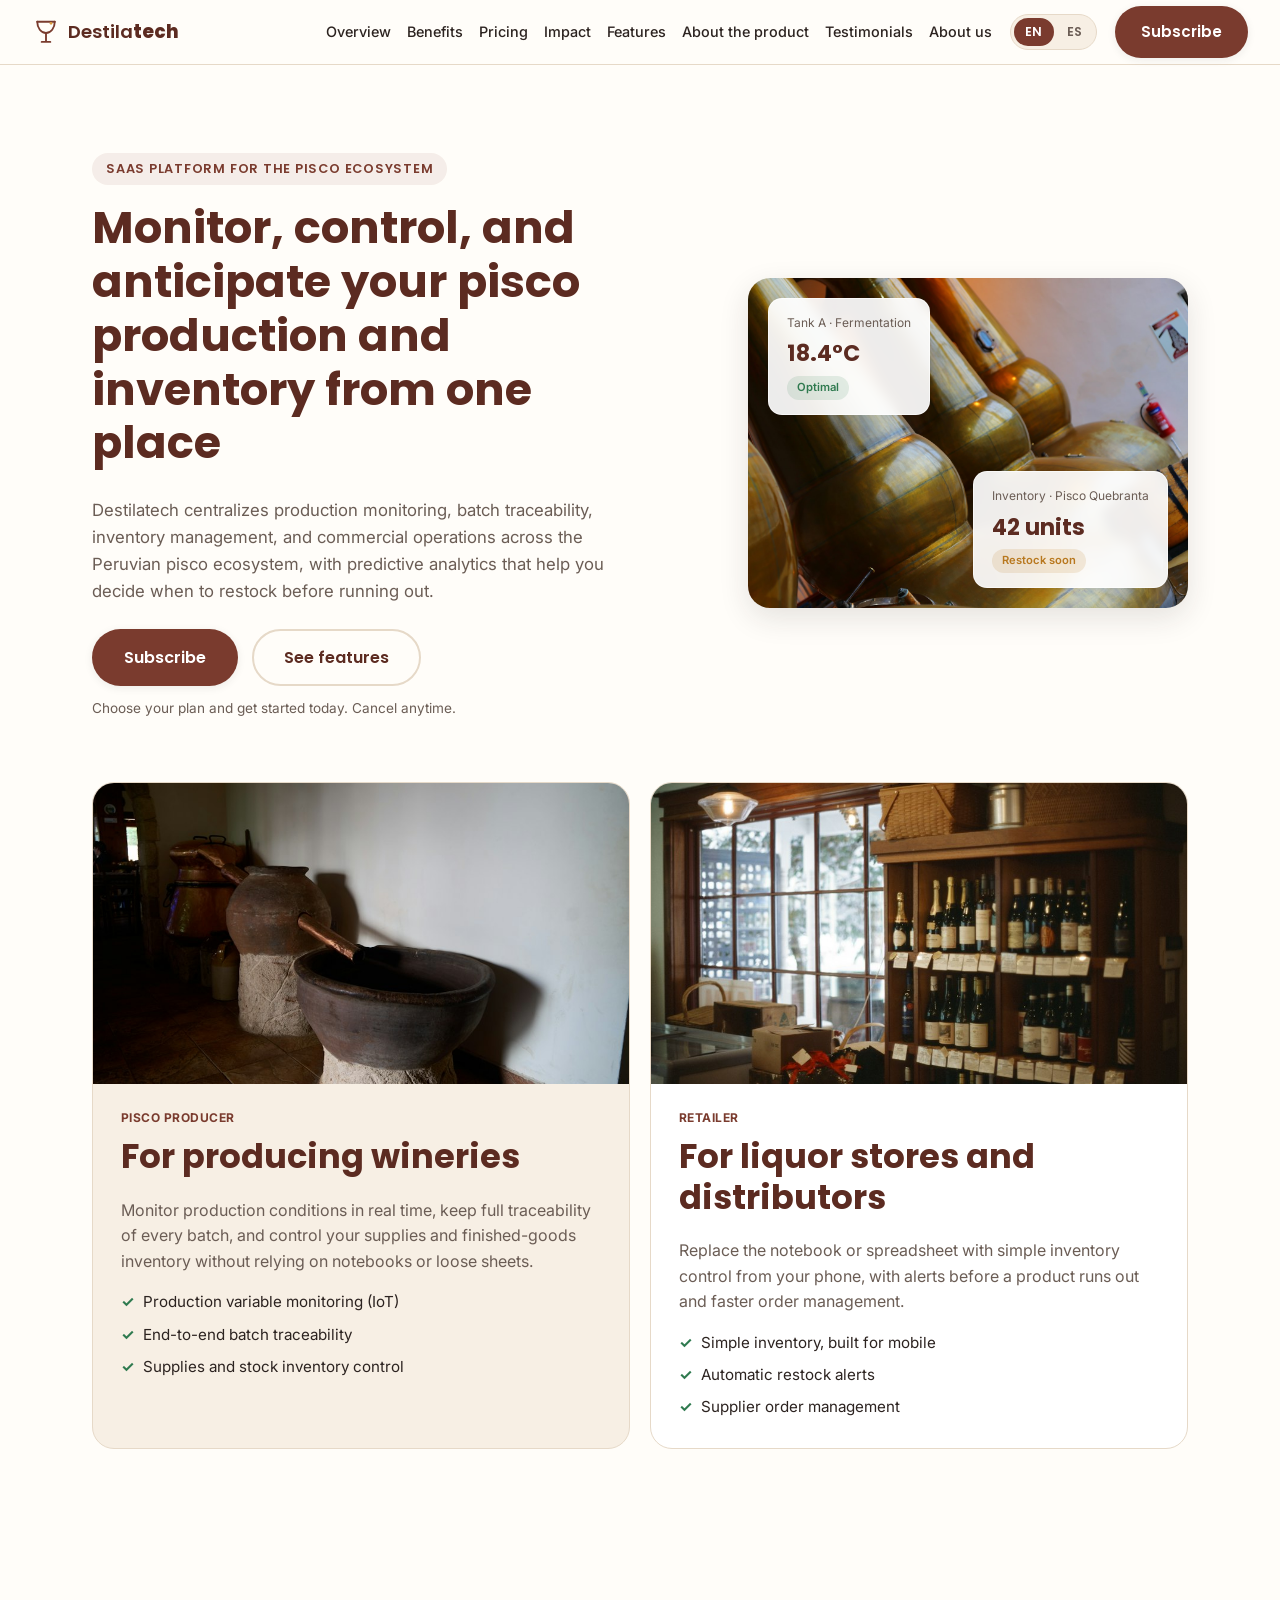
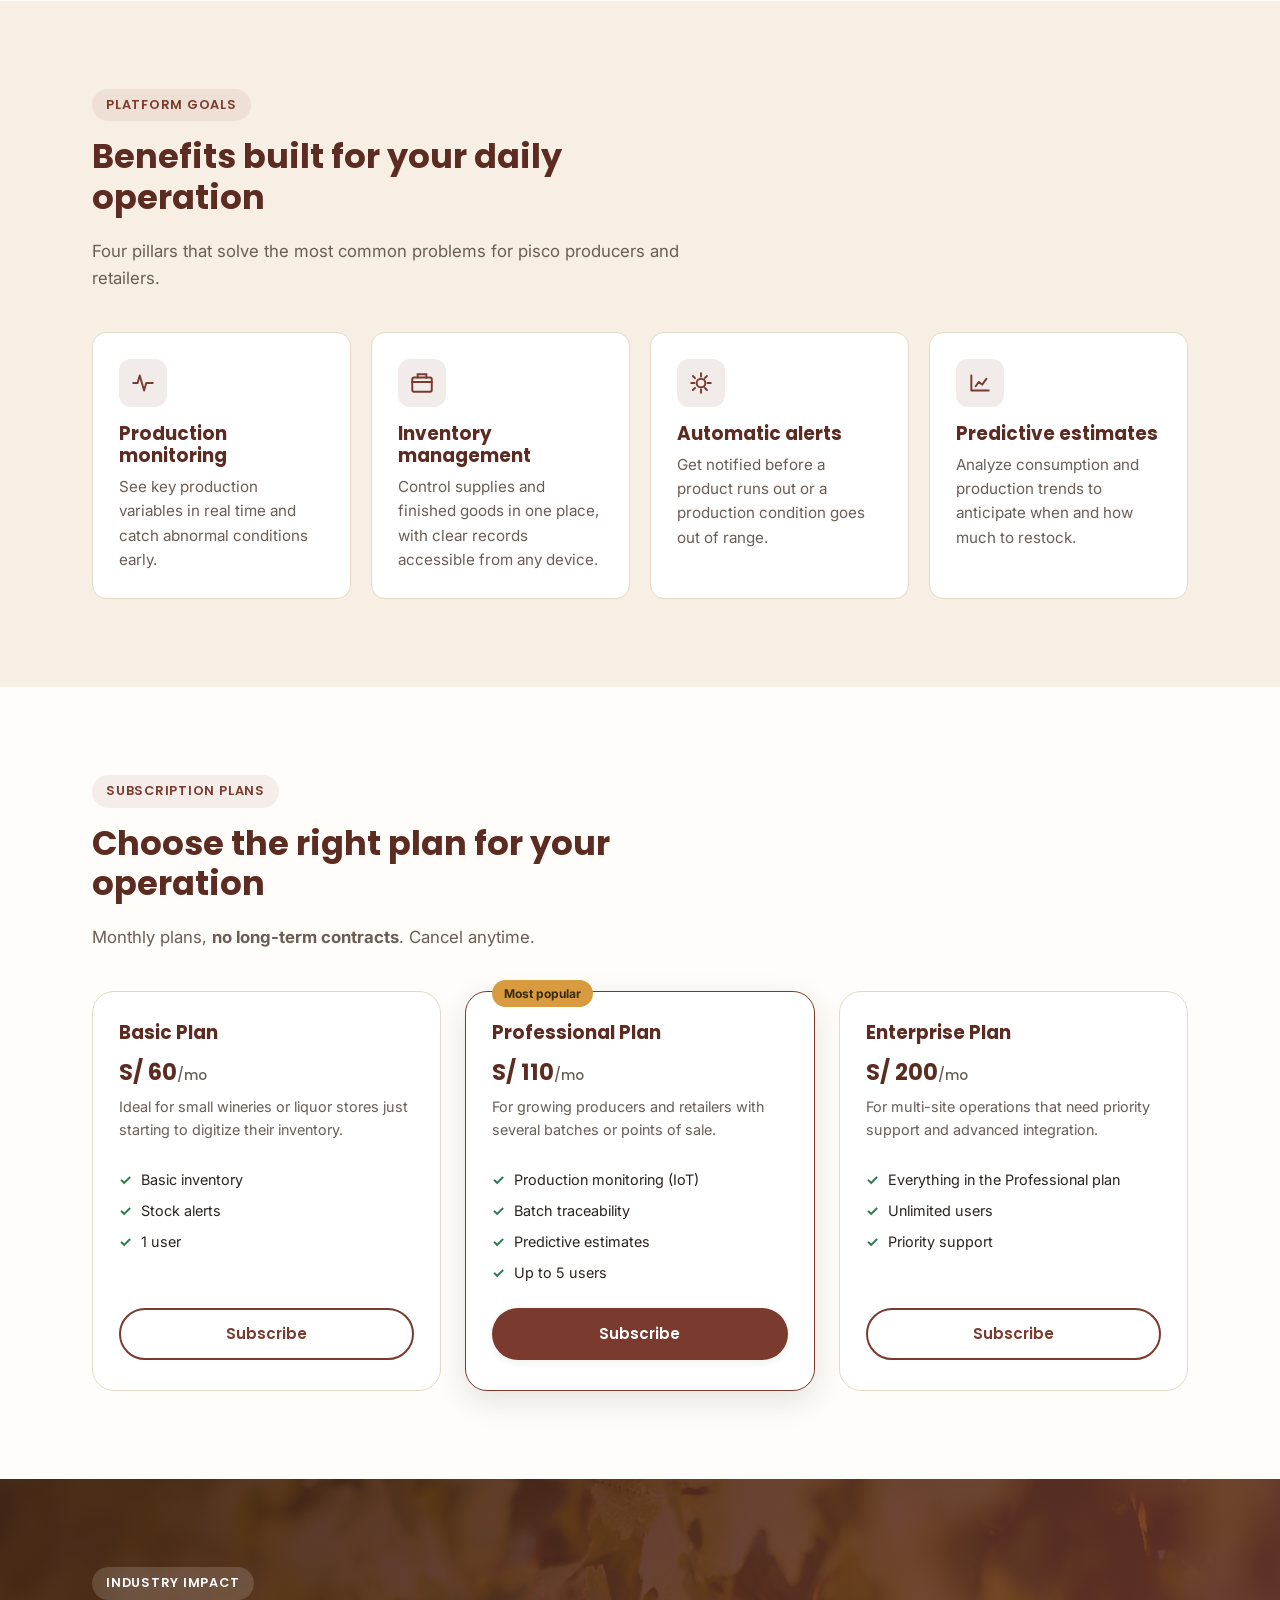
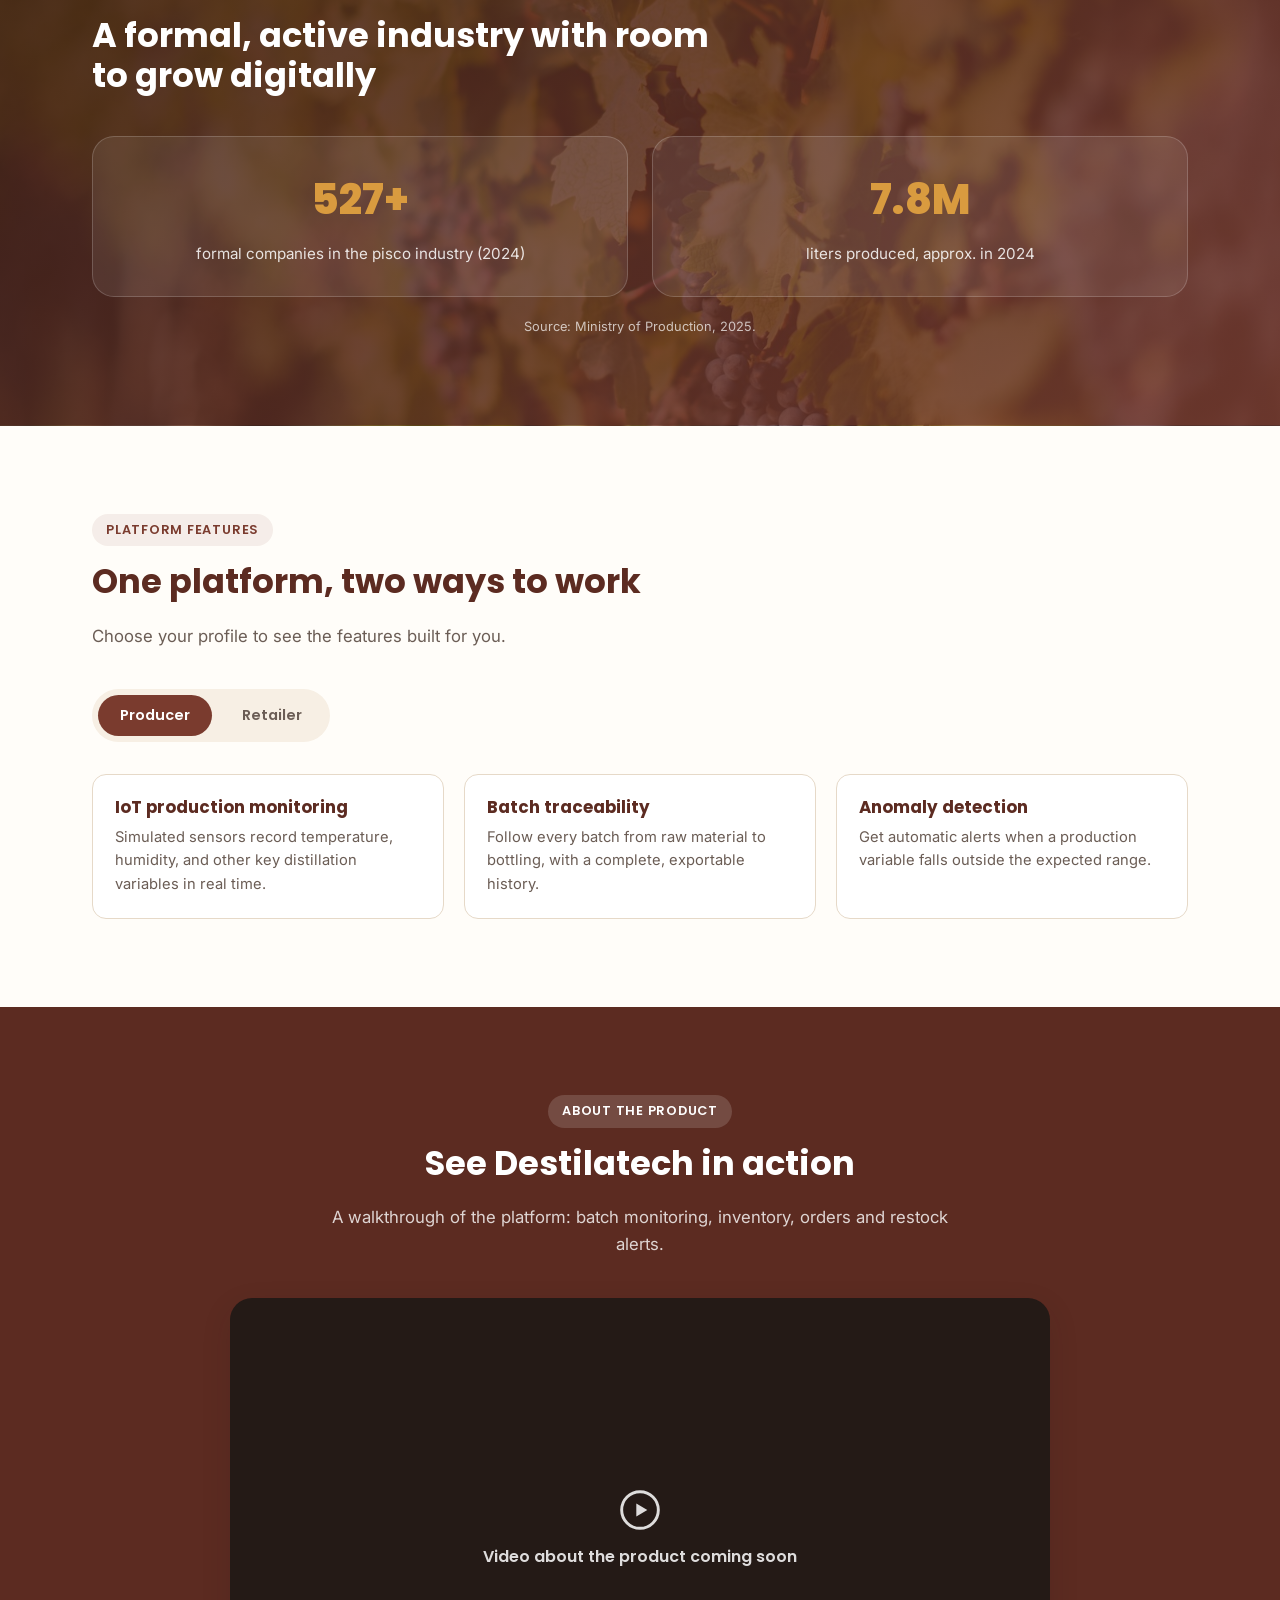
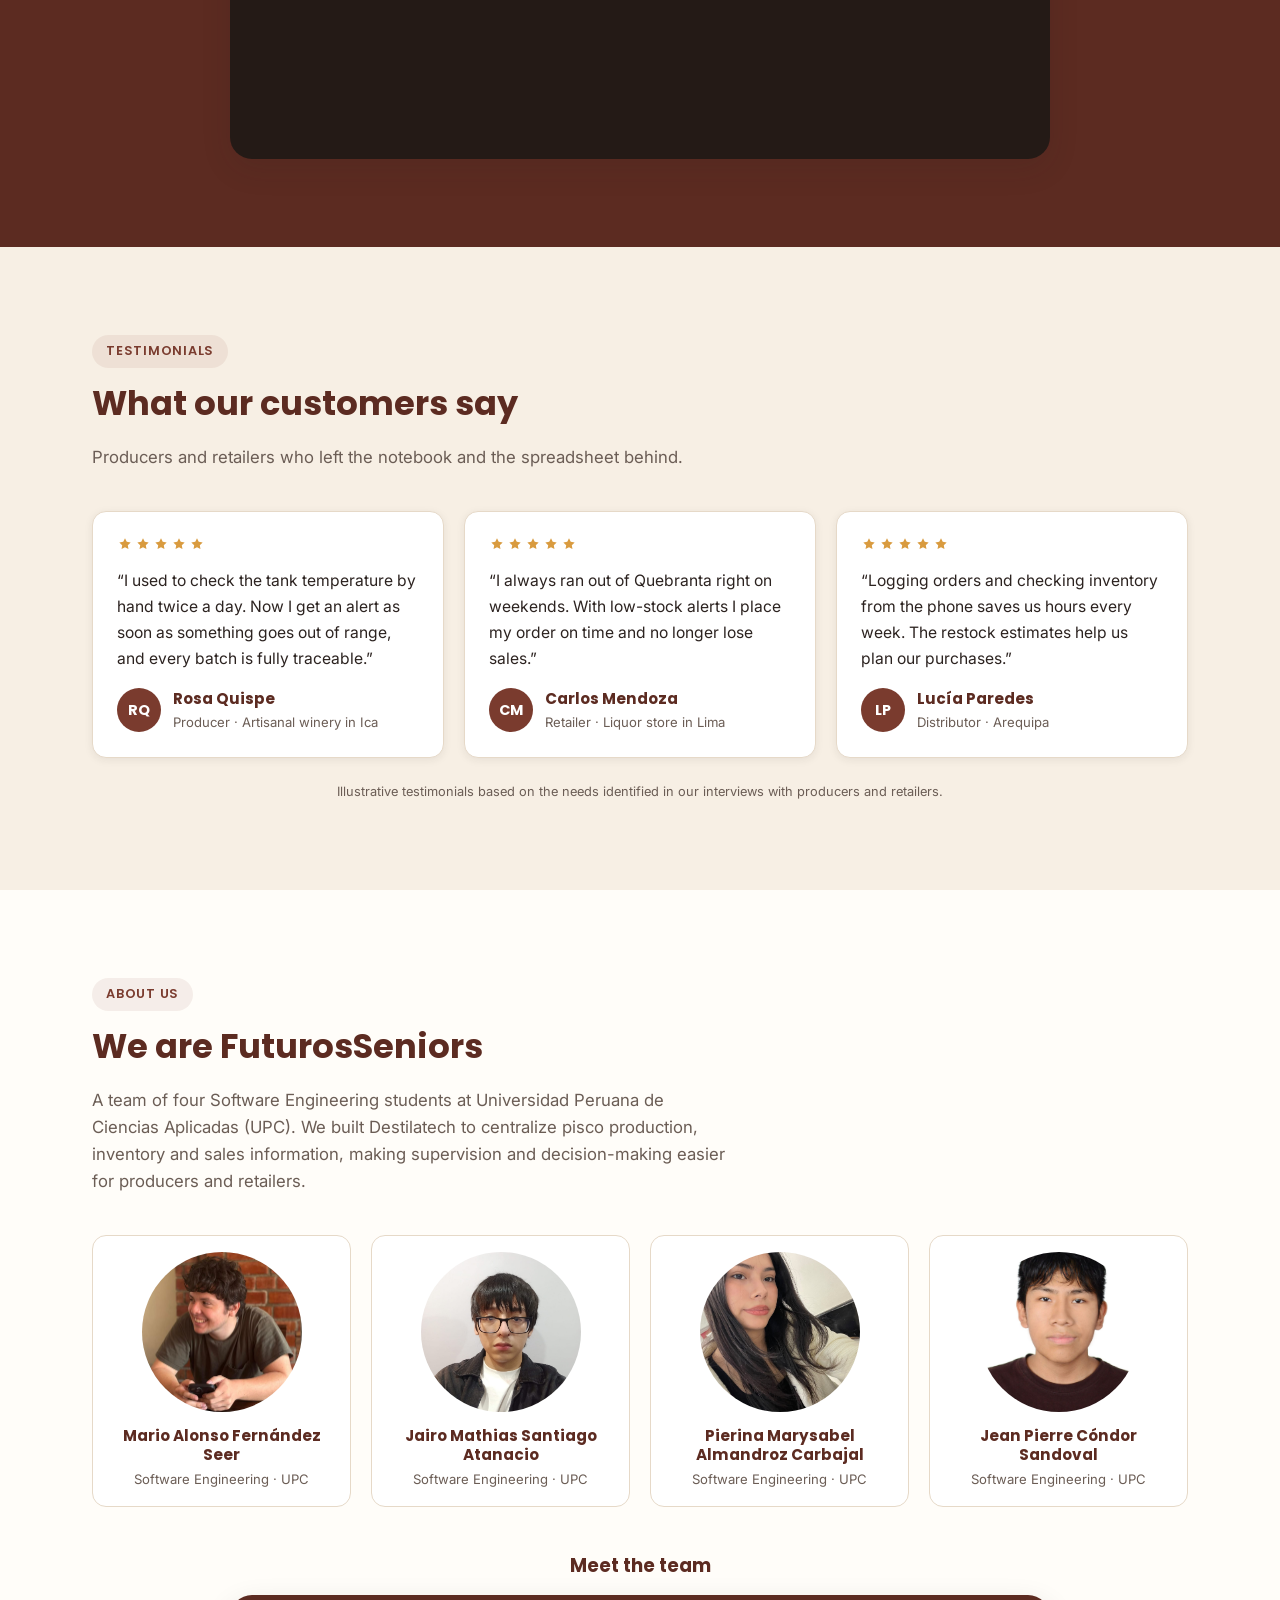
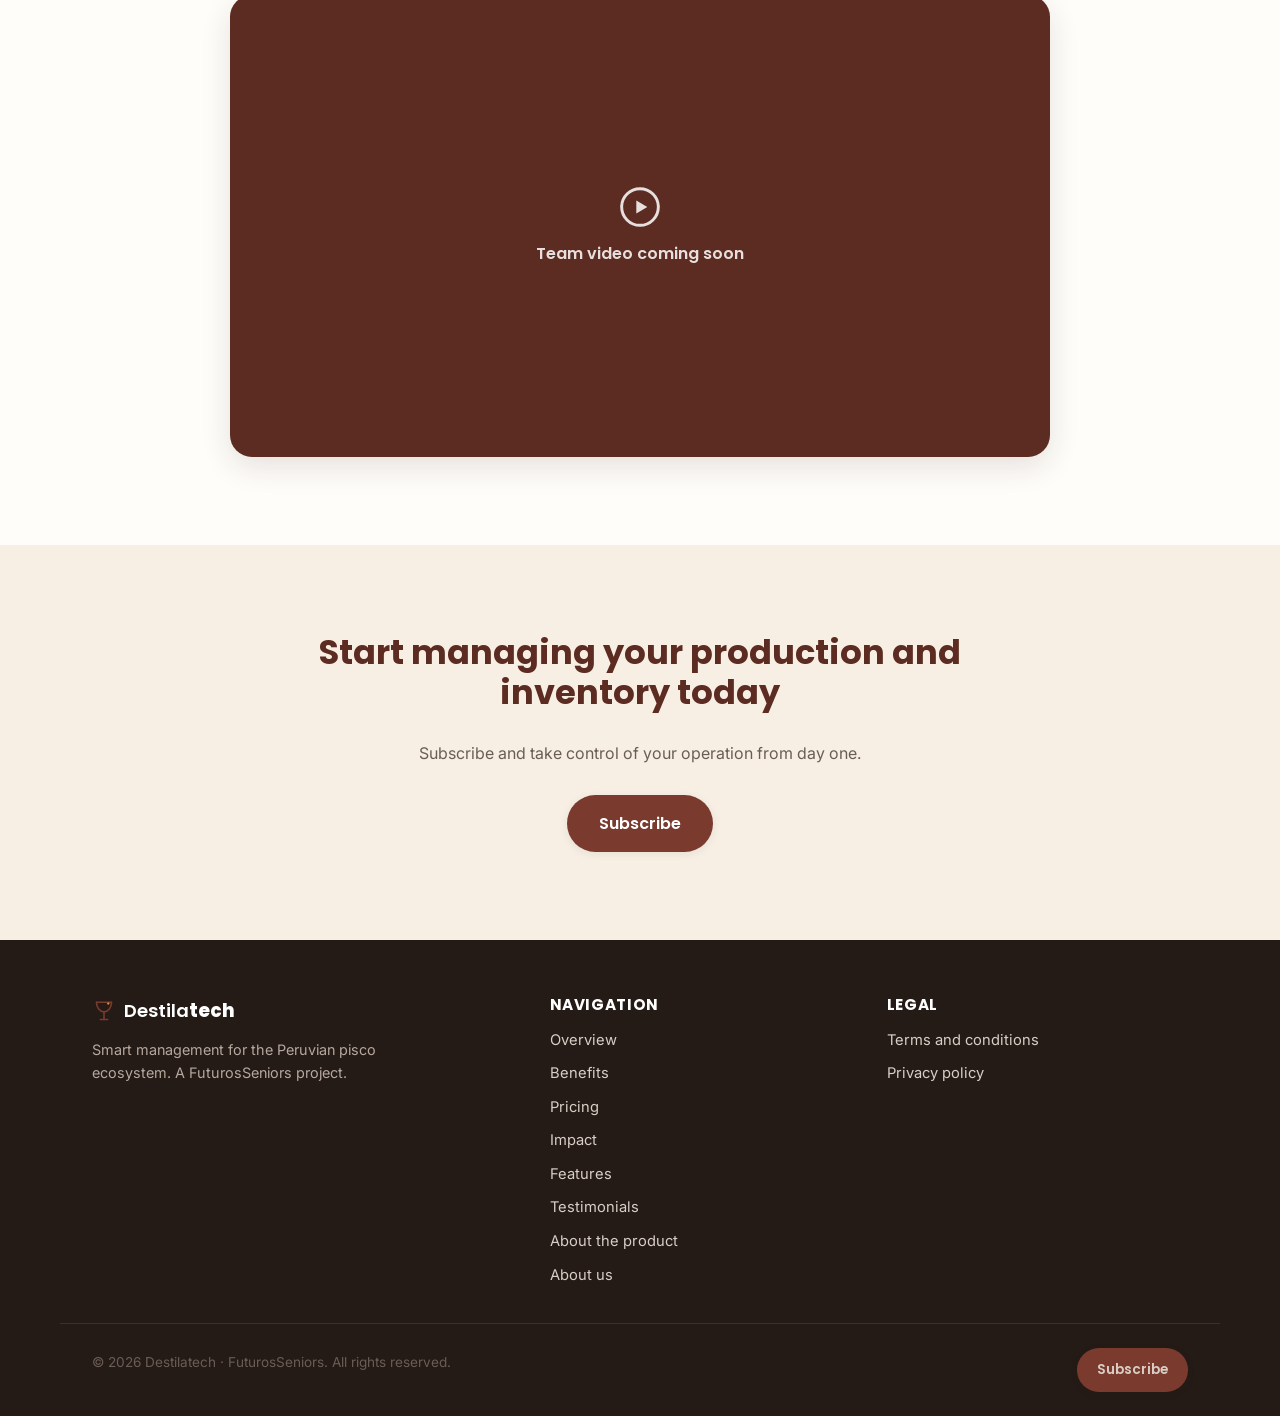
==== public/index.html @ 48697399 "refactor(pages): move home page to public and load header and footer partials" ====
<!DOCTYPE html>
<html lang="en">
<head>
  <meta charset="UTF-8">
  <meta name="viewport" content="width=device-width, initial-scale=1.0">
  <title data-i18n="meta.title">Destilatech — Smart management for the pisco ecosystem</title>
  <meta name="description" data-i18n-attrs='{"content":"meta.description"}' content="Destilatech centraliza el monitoreo de producción, la gestión de inventario y las operaciones comerciales del ecosistema peruano del pisco, con análisis predictivo de reposición.">
  <link rel="preconnect" href="https://fonts.googleapis.com">
  <link rel="preconnect" href="https://fonts.gstatic.com" crossorigin>
  <link href="https://fonts.googleapis.com/css2?family=Poppins:wght@600;700;800&family=Inter:wght@400;500;600&display=swap" rel="stylesheet">
  <link rel="stylesheet" href="assets/styles/styles.css?v=10">
</head>
<body>

<div id="header-placeholder"></div>

<main>

  <section class="section hero" id="overview">
    <div class="container hero__inner">
      <div class="hero__content">
        <span class="eyebrow" data-i18n="hero.eyebrow">SaaS platform for the pisco ecosystem</span>
        <h1 data-i18n="hero.title">Monitor, control, and anticipate your pisco production and inventory from one place</h1>
        <p class="hero__lead" data-i18n="hero.lead">Destilatech centralizes production monitoring, batch traceability, inventory management, and commercial operations across the Peruvian pisco ecosystem, with predictive analytics that help you decide when to restock before running out.</p>
        <div class="hero__actions">
          <a href="https://destilatech-webapp.web.app" class="btn btn--primary btn--lg" data-cta="hero" data-i18n="cta.subscribe">Subscribe</a>
          <a href="#features" class="btn btn--ghost btn--lg" data-i18n="hero.ctaSecondary">See features</a>
        </div>
        <p class="hero__note" data-i18n="hero.note">Choose your plan and get started today. Cancel anytime.</p>
      </div>
      <div class="hero__visual">
        <img class="hero__photo" src="assets/images/hero-copper-stills.jpg" data-i18n-attrs='{"alt":"hero.photoAlt"}' alt="Alambiques de cobre en una destilería de pisco" width="1600" height="1066" loading="eager">
        <div class="hero__card hero__card--1" aria-hidden="true">
          <span class="hero__card-label" data-i18n="hero.card1.label">Tank A · Fermentation</span>
          <span class="hero__card-value">18.4°C</span>
          <span class="hero__card-status hero__card-status--ok" data-i18n="hero.card1.status">Optimal</span>
        </div>
        <div class="hero__card hero__card--2" aria-hidden="true">
          <span class="hero__card-label" data-i18n="hero.card2.label">Inventory · Pisco Quebranta</span>
          <span class="hero__card-value" data-i18n="hero.card2.value">42 units</span>
          <span class="hero__card-status hero__card-status--warn" data-i18n="hero.card2.status">Restock soon</span>
        </div>
      </div>
    </div>

    <div class="segments container" id="segments">
      <div class="segment-card">
        <div class="segment-card__media">
          <img src="assets/images/segment-producer.jpg" data-i18n-attrs='{"alt":"segProducer.imgAlt"}' alt="Alambique de cobre usado en la producción artesanal de pisco" width="900" height="600" loading="lazy" style="object-position: 15% 50%;">
        </div>
        <span class="segment-card__tag" data-i18n="segProducer.tag">Pisco producer</span>
        <h2 data-i18n="segProducer.title">For producing wineries</h2>
        <p data-i18n="segProducer.desc">Monitor production conditions in real time, keep full traceability of every batch, and control your supplies and finished-goods inventory without relying on notebooks or loose sheets.</p>
        <ul class="segment-card__list">
          <li data-i18n="segProducer.li1">Production variable monitoring (IoT)</li>
          <li data-i18n="segProducer.li2">End-to-end batch traceability</li>
          <li data-i18n="segProducer.li3">Supplies and stock inventory control</li>
        </ul>
      </div>
      <div class="segment-card segment-card--alt">
        <div class="segment-card__media">
          <img src="assets/images/segment-retailer.jpg" data-i18n-attrs='{"alt":"segRetailer.imgAlt"}' alt="Estante de licorería con botellas de licor exhibidas" width="900" height="600" loading="lazy">
        </div>
        <span class="segment-card__tag" data-i18n="segRetailer.tag">Retailer</span>
        <h2 data-i18n="segRetailer.title">For liquor stores and distributors</h2>
        <p data-i18n="segRetailer.desc">Replace the notebook or spreadsheet with simple inventory control from your phone, with alerts before a product runs out and faster order management.</p>
        <ul class="segment-card__list">
          <li data-i18n="segRetailer.li1">Simple inventory, built for mobile</li>
          <li data-i18n="segRetailer.li2">Automatic restock alerts</li>
          <li data-i18n="segRetailer.li3">Supplier order management</li>
        </ul>
      </div>
    </div>
  </section>

  <section class="section goals" id="benefits">
    <div class="container">
      <div class="section__head">
        <span class="eyebrow" data-i18n="goals.eyebrow">Platform goals</span>
        <h2 data-i18n="goals.title">Benefits built for your daily operation</h2>
        <p class="section__lead" data-i18n="goals.lead">Four pillars that solve the most common problems for pisco producers and retailers.</p>
      </div>

      <div class="goals__grid">
        <article class="goal-card">
          <div class="goal-card__icon" aria-hidden="true">
            <svg viewBox="0 0 24 24" width="26" height="26" fill="none"><path d="M3 12h4l2-7 4 14 2-7h6" stroke="currentColor" stroke-width="1.8" stroke-linecap="round" stroke-linejoin="round"/></svg>
          </div>
          <h3 data-i18n="goals.c1.title">Production monitoring</h3>
          <p data-i18n="goals.c1.desc">See key production variables in real time and catch abnormal conditions early.</p>
        </article>

        <article class="goal-card">
          <div class="goal-card__icon" aria-hidden="true">
            <svg viewBox="0 0 24 24" width="26" height="26" fill="none"><rect x="3" y="7" width="18" height="13" rx="1.5" stroke="currentColor" stroke-width="1.8"/><path d="M3 11h18M8 7V4h8v3" stroke="currentColor" stroke-width="1.8" stroke-linecap="round"/></svg>
          </div>
          <h3 data-i18n="goals.c2.title">Inventory management</h3>
          <p data-i18n="goals.c2.desc">Control supplies and finished goods in one place, with clear records accessible from any device.</p>
        </article>

        <article class="goal-card">
          <div class="goal-card__icon" aria-hidden="true">
            <svg viewBox="0 0 24 24" width="26" height="26" fill="none"><path d="M12 3v3m0 12v3m9-9h-3M6 12H3m14.5-6.5-2 2m-9 9-2 2m0-13 2 2m9 9 2 2" stroke="currentColor" stroke-width="1.8" stroke-linecap="round"/><circle cx="12" cy="12" r="4" stroke="currentColor" stroke-width="1.8"/></svg>
          </div>
          <h3 data-i18n="goals.c3.title">Automatic alerts</h3>
          <p data-i18n="goals.c3.desc">Get notified before a product runs out or a production condition goes out of range.</p>
        </article>

        <article class="goal-card">
          <div class="goal-card__icon" aria-hidden="true">
            <svg viewBox="0 0 24 24" width="26" height="26" fill="none"><path d="M4 19V5m0 14h16M8 15l3-4 3 2.5L18 8" stroke="currentColor" stroke-width="1.8" stroke-linecap="round" stroke-linejoin="round"/></svg>
          </div>
          <h3 data-i18n="goals.c4.title">Predictive estimates</h3>
          <p data-i18n="goals.c4.desc">Analyze consumption and production trends to anticipate when and how much to restock.</p>
        </article>
      </div>
    </div>
  </section>

  <section class="section pricing" id="pricing">
    <div class="container">
      <div class="section__head">
        <span class="eyebrow" data-i18n="pricing.eyebrow">Subscription plans</span>
        <h2 data-i18n="pricing.title">Choose the right plan for your operation</h2>
        <p class="section__lead" data-i18n="pricing.lead">Monthly plans, <strong>no long-term contracts</strong>. Cancel anytime.</p>
      </div>

      <div class="pricing__grid">
        <article class="price-card">
          <h3 data-i18n="pricing.basic.title">Basic Plan</h3>
          <p class="price-card__price" data-i18n="pricing.basic.price">S/ 60<span>/mo</span></p>
          <p class="price-card__desc" data-i18n="pricing.basic.desc">Ideal for small wineries or liquor stores just starting to digitize their inventory.</p>
          <ul class="price-card__list">
            <li data-i18n="pricing.basic.li1">Basic inventory</li>
            <li data-i18n="pricing.basic.li2">Stock alerts</li>
            <li data-i18n="pricing.basic.li3">1 user</li>
          </ul>
          <a href="https://destilatech-webapp.web.app/billing/plans?plan=basic" class="btn btn--outline" data-cta="pricing-basico" data-i18n="cta.subscribe">Subscribe</a>
        </article>

        <article class="price-card price-card--featured">
          <span class="price-card__badge" data-i18n="pricing.pro.badge">Most popular</span>
          <h3 data-i18n="pricing.pro.title">Professional Plan</h3>
          <p class="price-card__price" data-i18n="pricing.pro.price">S/ 110<span>/mo</span></p>
          <p class="price-card__desc" data-i18n="pricing.pro.desc">For growing producers and retailers with several batches or points of sale.</p>
          <ul class="price-card__list">
            <li data-i18n="pricing.pro.li1">Production monitoring (IoT)</li>
            <li data-i18n="pricing.pro.li2">Batch traceability</li>
            <li data-i18n="pricing.pro.li3">Predictive estimates</li>
            <li data-i18n="pricing.pro.li4">Up to 5 users</li>
          </ul>
          <a href="https://destilatech-webapp.web.app/billing/plans?plan=professional" class="btn btn--primary" data-cta="pricing-profesional" data-i18n="cta.subscribe">Subscribe</a>
        </article>

        <article class="price-card">
          <h3 data-i18n="pricing.ent.title">Enterprise Plan</h3>
          <p class="price-card__price" data-i18n="pricing.ent.price">S/ 200<span>/mo</span></p>
          <p class="price-card__desc" data-i18n="pricing.ent.desc">For multi-site operations that need priority support and advanced integration.</p>
          <ul class="price-card__list">
            <li data-i18n="pricing.ent.li1">Everything in the Professional plan</li>
            <li data-i18n="pricing.ent.li2">Unlimited users</li>
            <li data-i18n="pricing.ent.li3">Priority support</li>
          </ul>
          <a href="https://destilatech-webapp.web.app/billing/plans?plan=enterprise" class="btn btn--outline" data-cta="pricing-empresarial" data-i18n="cta.subscribe">Subscribe</a>
        </article>
      </div>
    </div>
  </section>

  <section class="section impact impact--photo" id="impact">
    <div class="container">
      <div class="section__head section__head--light">
        <span class="eyebrow eyebrow--light" data-i18n="impact.eyebrow">Industry impact</span>
        <h2 data-i18n="impact.title">A formal, active industry with room to grow digitally</h2>
      </div>

      <div class="impact__grid">
        <div class="impact-stat">
          <span class="impact-stat__number">527+</span>
          <span class="impact-stat__label" data-i18n="impact.stat1.label">formal companies in the pisco industry (2024)</span>
        </div>
        <div class="impact-stat">
          <span class="impact-stat__number">7.8M</span>
          <span class="impact-stat__label" data-i18n="impact.stat2.label">liters produced, approx. in 2024</span>
        </div>
      </div>

      <p class="impact__source" data-i18n="impact.source">Source: Ministry of Production, 2025.</p>
    </div>
  </section>

  <section class="section features" id="features">
    <div class="container">
      <div class="section__head">
        <span class="eyebrow" data-i18n="features.eyebrow">Platform features</span>
        <h2 data-i18n="features.title">One platform, two ways to work</h2>
        <p class="section__lead" data-i18n="features.lead">Choose your profile to see the features built for you.</p>
      </div>

      <div class="tabs" id="tabs">
        <div class="tabs__buttons" role="tablist" data-i18n-attrs='{"aria-label":"features.tablistLabel"}' aria-label="Funcionalidades por perfil">
          <button class="tabs__btn is-active" role="tab" aria-selected="true" aria-controls="panel-producer" id="tab-producer" data-tab="producer" data-i18n="features.tabProducer">Producer</button>
          <button class="tabs__btn" role="tab" aria-selected="false" aria-controls="panel-retailer" id="tab-retailer" data-tab="retailer" data-i18n="features.tabRetailer">Retailer</button>
        </div>

        <div class="tabs__panel is-active" id="panel-producer" role="tabpanel" aria-labelledby="tab-producer" data-panel="producer">
          <div class="feature-grid">
            <div class="feature-item">
              <h3 data-i18n="features.prod1.title">IoT production monitoring</h3>
              <p data-i18n="features.prod1.desc">Simulated sensors record temperature, humidity, and other key distillation variables in real time.</p>
            </div>
            <div class="feature-item">
              <h3 data-i18n="features.prod2.title">Batch traceability</h3>
              <p data-i18n="features.prod2.desc">Follow every batch from raw material to bottling, with a complete, exportable history.</p>
            </div>
            <div class="feature-item">
              <h3 data-i18n="features.prod3.title">Anomaly detection</h3>
              <p data-i18n="features.prod3.desc">Get automatic alerts when a production variable falls outside the expected range.</p>
            </div>
          </div>
        </div>

        <div class="tabs__panel" id="panel-retailer" role="tabpanel" aria-labelledby="tab-retailer" data-panel="retailer" hidden>
          <div class="feature-grid">
            <div class="feature-item">
              <h3 data-i18n="features.com1.title">Simple mobile inventory</h3>
              <p data-i18n="features.com1.desc">Log stock in and out in seconds, no learning curve or complicated spreadsheets.</p>
            </div>
            <div class="feature-item">
              <h3 data-i18n="features.com2.title">Order management</h3>
              <p data-i18n="features.com2.desc">Organize supplier orders and track their status from a single panel.</p>
            </div>
            <div class="feature-item">
              <h3 data-i18n="features.com3.title">Stock alerts</h3>
              <p data-i18n="features.com3.desc">Get notified before a product runs out, so you don't lose sales to stockouts.</p>
            </div>
          </div>
        </div>
      </div>
    </div>
  </section>

  <section class="section product-video" id="about-the-product">
    <div class="container">
      <div class="section__head section__head--center section__head--light">
        <span class="eyebrow eyebrow--light" data-i18n="productVideo.eyebrow">About the product</span>
        <h2 data-i18n="productVideo.title">See Destilatech in action</h2>
        <p class="section__lead" data-i18n="productVideo.lead">A walkthrough of the platform: batch monitoring, inventory, orders and restock alerts.</p>
      </div>

      <!-- Paste the YouTube video ID in data-video-id (e.g. data-video-id="dQw4w9WgXcQ") when the video is recorded -->
      <div class="video-frame" id="product-video" data-video-id="" data-video-title="Destilatech - Video about the product">
        <div class="video-frame__placeholder">
          <svg viewBox="0 0 24 24" width="44" height="44" fill="none" aria-hidden="true"><circle cx="12" cy="12" r="10" stroke="currentColor" stroke-width="1.6"/><path d="M10 8.5v7l6-3.5-6-3.5Z" fill="currentColor"/></svg>
          <span data-i18n="productVideo.soon">Video about the product coming soon</span>
        </div>
      </div>
    </div>
  </section>

  <section class="section testimonials" id="testimonials">
    <div class="container">
      <div class="section__head">
        <span class="eyebrow" data-i18n="testimonials.eyebrow">Testimonials</span>
        <h2 data-i18n="testimonials.title">What our customers say</h2>
        <p class="section__lead" data-i18n="testimonials.lead">Producers and retailers who left the notebook and the spreadsheet behind.</p>
      </div>

      <div class="testimonials__grid">
        <figure class="testimonial-card">
          <div class="testimonial-card__rating" role="img" data-i18n-attrs='{"aria-label":"testimonials.ratingLabel"}' aria-label="Rating: 5 out of 5"><svg viewBox="0 0 24 24" width="16" height="16" aria-hidden="true"><path d="M12 3.5l2.6 5.3 5.9.9-4.3 4.1 1 5.8L12 16.9l-5.2 2.7 1-5.8-4.3-4.1 5.9-.9L12 3.5Z" fill="currentColor"/></svg><svg viewBox="0 0 24 24" width="16" height="16" aria-hidden="true"><path d="M12 3.5l2.6 5.3 5.9.9-4.3 4.1 1 5.8L12 16.9l-5.2 2.7 1-5.8-4.3-4.1 5.9-.9L12 3.5Z" fill="currentColor"/></svg><svg viewBox="0 0 24 24" width="16" height="16" aria-hidden="true"><path d="M12 3.5l2.6 5.3 5.9.9-4.3 4.1 1 5.8L12 16.9l-5.2 2.7 1-5.8-4.3-4.1 5.9-.9L12 3.5Z" fill="currentColor"/></svg><svg viewBox="0 0 24 24" width="16" height="16" aria-hidden="true"><path d="M12 3.5l2.6 5.3 5.9.9-4.3 4.1 1 5.8L12 16.9l-5.2 2.7 1-5.8-4.3-4.1 5.9-.9L12 3.5Z" fill="currentColor"/></svg><svg viewBox="0 0 24 24" width="16" height="16" aria-hidden="true"><path d="M12 3.5l2.6 5.3 5.9.9-4.3 4.1 1 5.8L12 16.9l-5.2 2.7 1-5.8-4.3-4.1 5.9-.9L12 3.5Z" fill="currentColor"/></svg></div>
          <blockquote class="testimonial-card__quote" data-i18n="testimonials.t1.quote">I used to check the tank temperature by hand twice a day. Now I get an alert as soon as something goes out of range, and every batch is fully traceable.</blockquote>
          <figcaption class="testimonial-card__author">
            <span class="testimonial-card__avatar" aria-hidden="true">RQ</span>
            <span>
              <strong>Rosa Quispe</strong>
              <span class="testimonial-card__role" data-i18n="testimonials.t1.role">Producer · Artisanal winery in Ica</span>
            </span>
          </figcaption>
        </figure>
        <figure class="testimonial-card">
          <div class="testimonial-card__rating" role="img" data-i18n-attrs='{"aria-label":"testimonials.ratingLabel"}' aria-label="Rating: 5 out of 5"><svg viewBox="0 0 24 24" width="16" height="16" aria-hidden="true"><path d="M12 3.5l2.6 5.3 5.9.9-4.3 4.1 1 5.8L12 16.9l-5.2 2.7 1-5.8-4.3-4.1 5.9-.9L12 3.5Z" fill="currentColor"/></svg><svg viewBox="0 0 24 24" width="16" height="16" aria-hidden="true"><path d="M12 3.5l2.6 5.3 5.9.9-4.3 4.1 1 5.8L12 16.9l-5.2 2.7 1-5.8-4.3-4.1 5.9-.9L12 3.5Z" fill="currentColor"/></svg><svg viewBox="0 0 24 24" width="16" height="16" aria-hidden="true"><path d="M12 3.5l2.6 5.3 5.9.9-4.3 4.1 1 5.8L12 16.9l-5.2 2.7 1-5.8-4.3-4.1 5.9-.9L12 3.5Z" fill="currentColor"/></svg><svg viewBox="0 0 24 24" width="16" height="16" aria-hidden="true"><path d="M12 3.5l2.6 5.3 5.9.9-4.3 4.1 1 5.8L12 16.9l-5.2 2.7 1-5.8-4.3-4.1 5.9-.9L12 3.5Z" fill="currentColor"/></svg><svg viewBox="0 0 24 24" width="16" height="16" aria-hidden="true"><path d="M12 3.5l2.6 5.3 5.9.9-4.3 4.1 1 5.8L12 16.9l-5.2 2.7 1-5.8-4.3-4.1 5.9-.9L12 3.5Z" fill="currentColor"/></svg></div>
          <blockquote class="testimonial-card__quote" data-i18n="testimonials.t2.quote">I always ran out of Quebranta right on weekends. With low-stock alerts I place my order on time and no longer lose sales.</blockquote>
          <figcaption class="testimonial-card__author">
            <span class="testimonial-card__avatar" aria-hidden="true">CM</span>
            <span>
              <strong>Carlos Mendoza</strong>
              <span class="testimonial-card__role" data-i18n="testimonials.t2.role">Retailer · Liquor store in Lima</span>
            </span>
          </figcaption>
        </figure>
        <figure class="testimonial-card">
          <div class="testimonial-card__rating" role="img" data-i18n-attrs='{"aria-label":"testimonials.ratingLabel"}' aria-label="Rating: 5 out of 5"><svg viewBox="0 0 24 24" width="16" height="16" aria-hidden="true"><path d="M12 3.5l2.6 5.3 5.9.9-4.3 4.1 1 5.8L12 16.9l-5.2 2.7 1-5.8-4.3-4.1 5.9-.9L12 3.5Z" fill="currentColor"/></svg><svg viewBox="0 0 24 24" width="16" height="16" aria-hidden="true"><path d="M12 3.5l2.6 5.3 5.9.9-4.3 4.1 1 5.8L12 16.9l-5.2 2.7 1-5.8-4.3-4.1 5.9-.9L12 3.5Z" fill="currentColor"/></svg><svg viewBox="0 0 24 24" width="16" height="16" aria-hidden="true"><path d="M12 3.5l2.6 5.3 5.9.9-4.3 4.1 1 5.8L12 16.9l-5.2 2.7 1-5.8-4.3-4.1 5.9-.9L12 3.5Z" fill="currentColor"/></svg><svg viewBox="0 0 24 24" width="16" height="16" aria-hidden="true"><path d="M12 3.5l2.6 5.3 5.9.9-4.3 4.1 1 5.8L12 16.9l-5.2 2.7 1-5.8-4.3-4.1 5.9-.9L12 3.5Z" fill="currentColor"/></svg><svg viewBox="0 0 24 24" width="16" height="16" aria-hidden="true"><path d="M12 3.5l2.6 5.3 5.9.9-4.3 4.1 1 5.8L12 16.9l-5.2 2.7 1-5.8-4.3-4.1 5.9-.9L12 3.5Z" fill="currentColor"/></svg></div>
          <blockquote class="testimonial-card__quote" data-i18n="testimonials.t3.quote">Logging orders and checking inventory from the phone saves us hours every week. The restock estimates help us plan our purchases.</blockquote>
          <figcaption class="testimonial-card__author">
            <span class="testimonial-card__avatar" aria-hidden="true">LP</span>
            <span>
              <strong>Lucía Paredes</strong>
              <span class="testimonial-card__role" data-i18n="testimonials.t3.role">Distributor · Arequipa</span>
            </span>
          </figcaption>
        </figure>
      </div>

      <p class="testimonials__note" data-i18n="testimonials.note">Illustrative testimonials based on the needs identified in our interviews with producers and retailers.</p>
    </div>
  </section>

  <section class="section about" id="about-us">
    <div class="container">
      <div class="section__head">
        <span class="eyebrow" data-i18n="about.eyebrow">About us</span>
        <h2 data-i18n="about.title">We are FuturosSeniors</h2>
        <p class="section__lead" data-i18n="about.lead">A team of four Software Engineering students at Universidad Peruana de Ciencias Aplicadas (UPC). We built Destilatech to centralize pisco production, inventory and sales information, making supervision and decision-making easier for producers and retailers.</p>
      </div>

      <div class="team__grid">
        <figure class="team-card">
          <div class="team-card__photo" data-initials="MF">
            <img src="assets/images/team/mario-fernandez.png" alt="Mario Alonso Fernández Seer" width="400" height="400">
          </div>
          <figcaption>
            <strong class="team-card__name">Mario Alonso Fernández Seer</strong>
            <span class="team-card__role" data-i18n="about.role">Software Engineering · UPC</span>
          </figcaption>
        </figure>
        <figure class="team-card">
          <div class="team-card__photo" data-initials="JS">
            <img src="assets/images/team/jairo-santiago.png" alt="Jairo Mathias Santiago Atanacio" width="400" height="400">
          </div>
          <figcaption>
            <strong class="team-card__name">Jairo Mathias Santiago Atanacio</strong>
            <span class="team-card__role" data-i18n="about.role">Software Engineering · UPC</span>
          </figcaption>
        </figure>
        <figure class="team-card">
          <div class="team-card__photo" data-initials="PA">
            <img src="assets/images/team/pierina-almandroz.jpg" alt="Pierina Marysabel Almandroz Carbajal" width="400" height="400">
          </div>
          <figcaption>
            <strong class="team-card__name">Pierina Marysabel Almandroz Carbajal</strong>
            <span class="team-card__role" data-i18n="about.role">Software Engineering · UPC</span>
          </figcaption>
        </figure>
        <figure class="team-card">
          <div class="team-card__photo" data-initials="JC">
            <img src="assets/images/team/jean-pierre-condor.jpeg" alt="Jean Pierre Cóndor Sandoval" width="400" height="400">
          </div>
          <figcaption>
            <strong class="team-card__name">Jean Pierre Cóndor Sandoval</strong>
            <span class="team-card__role" data-i18n="about.role">Software Engineering · UPC</span>
          </figcaption>
        </figure>
      </div>

      <div class="about__video">
        <h3 data-i18n="about.videoTitle">Meet the team</h3>
        <!-- Paste the YouTube video ID in data-video-id (e.g. data-video-id="dQw4w9WgXcQ") when the video is recorded -->
        <div class="video-frame" id="team-video" data-video-id="" data-video-title="Destilatech - FuturosSeniors team">
          <div class="video-frame__placeholder">
            <svg viewBox="0 0 24 24" width="44" height="44" fill="none" aria-hidden="true"><circle cx="12" cy="12" r="10" stroke="currentColor" stroke-width="1.6"/><path d="M10 8.5v7l6-3.5-6-3.5Z" fill="currentColor"/></svg>
            <span data-i18n="about.videoSoon">Team video coming soon</span>
          </div>
        </div>
      </div>
    </div>
  </section>

  <section class="section cta-final">
    <div class="container cta-final__inner">
      <h2 data-i18n="ctaFinal.title">Start managing your production and inventory today</h2>
      <p data-i18n="ctaFinal.desc">Subscribe and take control of your operation from day one.</p>
      <a href="https://destilatech-webapp.web.app" class="btn btn--primary btn--lg" data-cta="cta-final" data-i18n="cta.subscribe">Subscribe</a>
    </div>
  </section>

</main>

<div id="footer-placeholder"></div>

<script src="assets/scripts/i18n.js"></script>
<script src="assets/scripts/main.js"></script>
</body>
</html>
---- public/assets/styles/styles.css ----
:root {
  --color-primary: #7a3b2e;
  --color-primary-dark: #5c2b21;
  --color-primary-light: #a85c3f;
  --color-accent: #d99b3f;
  --color-bg: #fffdf9;
  --color-bg-alt: #f7efe4;
  --color-text: #2c2320;
  --color-text-muted: #6b5d55;
  --color-border: #e6d9c8;
  --color-success: #2f7a4f;
  --color-warn: #b8781f;

  --font-heading: 'Poppins', sans-serif;
  --font-body: 'Inter', sans-serif;

  --radius-sm: 8px;
  --radius-md: 14px;
  --radius-lg: 22px;

  --shadow-sm: 0 2px 8px rgba(44, 35, 32, 0.08);
  --shadow-md: 0 10px 30px rgba(44, 35, 32, 0.12);

  --header-height: 64px;
  --container-width: 1160px;
}

* , *::before, *::after { box-sizing: border-box; }
html { scroll-behavior: smooth; }

body {
  margin: 0;
  font-family: var(--font-body);
  color: var(--color-text);
  background: var(--color-bg);
  line-height: 1.6;
  -webkit-font-smoothing: antialiased;
}

img { max-width: 100%; display: block; }
ul { list-style: none; margin: 0; padding: 0; }
a { color: inherit; text-decoration: none; }

h1, h2, h3 {
  font-family: var(--font-heading);
  color: var(--color-primary-dark);
  line-height: 1.2;
  margin: 0 0 0.6em;
}

h1 { font-size: clamp(1.8rem, 5vw, 2.8rem); }
h2 { font-size: clamp(1.5rem, 4vw, 2.1rem); }
h3 { font-size: 1.15rem; }

p { margin: 0 0 1em; color: var(--color-text-muted); }

.container {
  width: 100%;
  max-width: var(--container-width);
  margin-inline: auto;
  padding-inline: 20px;
}

.section { padding: 64px 0; overflow: hidden; }

.eyebrow {
  display: inline-block;
  font-family: var(--font-heading);
  font-weight: 600;
  font-size: 0.8rem;
  letter-spacing: 0.06em;
  text-transform: uppercase;
  color: var(--color-primary);
  background: rgba(122, 59, 46, 0.08);
  padding: 6px 14px;
  border-radius: 999px;
  margin-bottom: 16px;
}
.eyebrow--light { color: #fff; background: rgba(255,255,255,0.15); }

.section__head { max-width: 640px; margin-bottom: 40px; }
.section__head--light h2 { color: #fff; }
.section__head--center { margin-inline: auto; text-align: center; }
.section__lead { font-size: 1.05rem; }

.btn {
  display: inline-flex;
  align-items: center;
  justify-content: center;
  gap: 8px;
  font-family: var(--font-heading);
  font-weight: 600;
  font-size: 0.95rem;
  padding: 12px 24px;
  border-radius: 999px;
  border: 2px solid transparent;
  cursor: pointer;
  transition: transform 0.15s ease, box-shadow 0.15s ease, background-color 0.15s ease, color 0.15s ease;
  white-space: nowrap;
}
.btn--primary {
  background: var(--color-primary);
  color: #fff;
  box-shadow: var(--shadow-sm);
}
.btn--primary:hover { background: var(--color-primary-dark); transform: translateY(-1px); }

.btn--outline {
  background: transparent;
  color: var(--color-primary);
  border-color: var(--color-primary);
}
.btn--outline:hover { background: var(--color-primary); color: #fff; }

.btn--ghost {
  background: transparent;
  color: var(--color-primary-dark);
  border-color: var(--color-border);
}
.btn--ghost:hover { border-color: var(--color-primary); }

.btn--lg { padding: 14px 30px; font-size: 1rem; }
.btn--sm { padding: 9px 18px; font-size: 0.85rem; }

.header {
  position: sticky;
  top: 0;
  z-index: 100;
  background: rgba(255, 253, 249, 0.92);
  backdrop-filter: blur(8px);
  border-bottom: 1px solid var(--color-border);
}

.header__inner {
  display: flex;
  align-items: center;
  justify-content: space-between;
  gap: 40px;
  max-width: 1320px;
  height: var(--header-height);
  position: relative;
}

.logo {
  display: inline-flex;
  align-items: center;
  gap: 8px;
  font-family: var(--font-heading);
  font-weight: 600;
  font-size: 1.15rem;
  color: var(--color-primary-dark);
}
.logo__icon { color: var(--color-primary); display: inline-flex; }
.logo__text strong { font-weight: 800; }

.nav {
  display: flex;
  align-items: center;
  gap: 28px;
}

.nav__list {
  display: flex;
  gap: 24px;
}

.nav__link {
  font-weight: 500;
  font-size: 0.95rem;
  color: var(--color-text);
  padding: 8px 0;
  border-bottom: 2px solid transparent;
  white-space: nowrap;
  transition: color 0.15s ease, border-color 0.15s ease;
}
.nav__link:hover { color: var(--color-primary); border-color: var(--color-accent); }

.lang-switch {
  display: flex;
  gap: 2px;
  background: var(--color-bg-alt);
  border: 1px solid var(--color-border);
  border-radius: 999px;
  padding: 3px;
}
.lang-switch__btn {
  border: none;
  background: transparent;
  cursor: pointer;
  font-family: var(--font-heading);
  font-weight: 600;
  font-size: 0.78rem;
  letter-spacing: 0.02em;
  color: var(--color-text-muted);
  padding: 5px 11px;
  border-radius: 999px;
  transition: background-color 0.15s ease, color 0.15s ease;
}
.lang-switch__btn.is-active {
  background: var(--color-primary);
  color: #fff;
}
.lang-switch__btn:not(.is-active):hover { color: var(--color-primary); }

.hamburger {
  display: flex;
  flex-direction: column;
  justify-content: center;
  gap: 5px;
  width: 40px;
  height: 40px;
  background: transparent;
  border: none;
  cursor: pointer;
  padding: 0;
}
.hamburger span {
  display: block;
  width: 24px;
  height: 2px;
  background: var(--color-primary-dark);
  margin-inline: auto;
  transition: transform 0.2s ease, opacity 0.2s ease;
}
.hamburger[aria-expanded="true"] span:nth-child(1) { transform: translateY(7px) rotate(45deg); }
.hamburger[aria-expanded="true"] span:nth-child(2) { opacity: 0; }
.hamburger[aria-expanded="true"] span:nth-child(3) { transform: translateY(-7px) rotate(-45deg); }

.hero { padding-top: 56px; padding-bottom: 0; }

.hero__inner {
  display: flex;
  flex-direction: column;
  gap: 36px;
  padding-bottom: 48px;
}

.hero__lead { font-size: 1.05rem; max-width: 60ch; }
.hero__actions { display: flex; flex-wrap: wrap; gap: 14px; margin: 24px 0 12px; }
.hero__note { font-size: 0.85rem; color: var(--color-text-muted); }

.hero__visual {
  position: relative;
  border-radius: var(--radius-lg);
  overflow: hidden;
  box-shadow: var(--shadow-md);
}

.hero__photo {
  width: 100%;
  height: 280px;
  object-fit: cover;
  display: block;
}

.hero__card {
  position: absolute;
  background: rgba(255, 255, 255, 0.92);
  backdrop-filter: blur(6px);
  border: 1px solid rgba(255, 255, 255, 0.6);
  border-radius: var(--radius-md);
  padding: 14px 18px;
  box-shadow: var(--shadow-md);
  display: flex;
  flex-direction: column;
  gap: 4px;
  max-width: 220px;
}
.hero__card-label { font-size: 0.75rem; color: var(--color-text-muted); }
.hero__card-value { font-family: var(--font-heading); font-size: 1.4rem; font-weight: 700; color: var(--color-primary-dark); }
.hero__card-status { align-self: flex-start; font-size: 0.7rem; font-weight: 600; padding: 3px 10px; border-radius: 999px; }
.hero__card-status--ok { background: rgba(47, 122, 79, 0.12); color: var(--color-success); }
.hero__card-status--warn { background: rgba(184, 120, 31, 0.14); color: var(--color-warn); }
.hero__card--1 { top: 20px; left: 20px; }
.hero__card--2 { bottom: 20px; right: 20px; }

.segments {
  display: grid;
  grid-template-columns: 1fr;
  gap: 20px;
  padding-bottom: 64px;
}

.segment-card {
  background: var(--color-bg-alt);
  border-radius: var(--radius-lg);
  padding: 28px;
  border: 1px solid var(--color-border);
  overflow: hidden;
}
.segment-card--alt { background: #fff; }

.segment-card__media {
  margin: -28px -28px 20px;
  aspect-ratio: 16 / 9;
  overflow: hidden;
}
.segment-card__media img {
  width: 100%;
  height: 100%;
  object-fit: cover;
}
.segment-card__tag {
  display: inline-block;
  font-size: 0.75rem;
  font-weight: 700;
  letter-spacing: 0.04em;
  text-transform: uppercase;
  color: var(--color-primary);
  margin-bottom: 10px;
}
.segment-card__list { margin-top: 14px; display: flex; flex-direction: column; gap: 8px; }
.segment-card__list li {
  position: relative;
  padding-left: 22px;
  font-size: 0.95rem;
  color: var(--color-text);
}
.segment-card__list li::before {
  content: "✓";
  position: absolute;
  left: 0;
  color: var(--color-success);
  font-weight: 700;
}

.goals { background: var(--color-bg-alt); }

.goals__grid {
  display: grid;
  grid-template-columns: 1fr;
  gap: 20px;
}

.goal-card {
  background: #fff;
  border-radius: var(--radius-md);
  padding: 26px;
  border: 1px solid var(--color-border);
  transition: transform 0.15s ease, box-shadow 0.15s ease;
}
.goal-card:hover { transform: translateY(-3px); box-shadow: var(--shadow-md); }

.goal-card__icon {
  width: 48px;
  height: 48px;
  border-radius: 12px;
  background: rgba(122, 59, 46, 0.1);
  color: var(--color-primary);
  display: flex;
  align-items: center;
  justify-content: center;
  margin-bottom: 16px;
}

.goal-card h3 { margin-bottom: 8px; }
.goal-card p { margin: 0; font-size: 0.95rem; }

.pricing__grid {
  display: grid;
  grid-template-columns: 1fr;
  gap: 24px;
}

.price-card {
  background: #fff;
  border: 1px solid var(--color-border);
  border-radius: var(--radius-lg);
  padding: 30px 26px;
  display: flex;
  flex-direction: column;
  position: relative;
}
.price-card--featured {
  border-color: var(--color-primary);
  box-shadow: var(--shadow-md);
}
.price-card__badge {
  position: absolute;
  top: -12px;
  left: 26px;
  background: var(--color-accent);
  color: #3a2a10;
  font-size: 0.75rem;
  font-weight: 700;
  padding: 4px 12px;
  border-radius: 999px;
}
.price-card__price {
  font-family: var(--font-heading);
  font-size: 1.4rem;
  font-weight: 700;
  color: var(--color-primary-dark);
  margin-bottom: 4px;
}
.price-card__price span { font-size: 0.85rem; font-weight: 500; color: var(--color-text-muted); }
.price-card__desc { font-size: 0.9rem; }
.price-card__list { flex: 1; display: flex; flex-direction: column; gap: 8px; margin: 12px 0 24px; }
.price-card__list li {
  position: relative;
  padding-left: 22px;
  font-size: 0.9rem;
  color: var(--color-text);
}
.price-card__list li::before {
  content: "✓";
  position: absolute;
  left: 0;
  color: var(--color-success);
  font-weight: 700;
}
.price-card .btn { align-self: stretch; text-align: center; }

.impact {
  background: linear-gradient(135deg, var(--color-primary-dark), var(--color-primary));
  color: #fff;
}
.impact--photo {
  position: relative;
  background-image: linear-gradient(135deg, rgba(58, 27, 20, 0.88), rgba(122, 59, 46, 0.82)), url("../images/impact-vineyard.jpg");
  background-size: cover;
  background-position: center;
}
.impact__grid {
  display: grid;
  grid-template-columns: 1fr;
  gap: 24px;
  margin-bottom: 20px;
}
.impact-stat {
  background: rgba(255,255,255,0.08);
  border: 1px solid rgba(255,255,255,0.18);
  border-radius: var(--radius-lg);
  padding: 30px;
  text-align: center;
}
.impact-stat__number {
  display: block;
  font-family: var(--font-heading);
  font-size: 2.6rem;
  font-weight: 800;
  color: var(--color-accent);
}
.impact-stat__label { display: block; margin-top: 8px; font-size: 0.95rem; color: rgba(255,255,255,0.85); }
.impact__source { font-size: 0.8rem; color: rgba(255,255,255,0.7); text-align: center; margin: 0; }

.tabs__buttons {
  display: flex;
  gap: 8px;
  background: var(--color-bg-alt);
  padding: 6px;
  border-radius: 999px;
  width: fit-content;
  margin-bottom: 32px;
}
.tabs__btn {
  border: none;
  background: transparent;
  padding: 10px 22px;
  border-radius: 999px;
  font-family: var(--font-heading);
  font-weight: 600;
  font-size: 0.9rem;
  color: var(--color-text-muted);
  cursor: pointer;
  transition: background-color 0.15s ease, color 0.15s ease;
}
.tabs__btn.is-active { background: var(--color-primary); color: #fff; }

.tabs__panel { display: none; }
.tabs__panel.is-active { display: block; }

.feature-grid {
  display: grid;
  grid-template-columns: 1fr;
  gap: 20px;
}
.feature-item {
  background: #fff;
  border: 1px solid var(--color-border);
  border-radius: var(--radius-md);
  padding: 22px;
}
.feature-item h3 { margin-bottom: 8px; font-size: 1.05rem; }
.feature-item p { margin: 0; font-size: 0.92rem; }

.product-video { background: var(--color-primary-dark); }
.product-video .section__lead { color: rgba(255, 255, 255, 0.8); }
.product-video .video-frame { background: #241a16; }

.testimonials { background: var(--color-bg-alt); }

.testimonials__grid {
  display: grid;
  grid-template-columns: 1fr;
  gap: 20px;
}
.testimonial-card {
  margin: 0;
  display: flex;
  flex-direction: column;
  gap: 16px;
  background: #fff;
  border: 1px solid var(--color-border);
  border-radius: var(--radius-md);
  padding: 24px;
  box-shadow: var(--shadow-sm);
}
.testimonial-card__rating { display: flex; gap: 2px; color: var(--color-accent); }
.testimonial-card__quote {
  flex: 1;
  margin: 0;
  font-size: 0.98rem;
  line-height: 1.65;
  color: var(--color-text);
}
.testimonial-card__quote::before { content: open-quote; }
.testimonial-card__quote::after { content: close-quote; }
.testimonial-card__author { display: flex; align-items: center; gap: 12px; }
.testimonial-card__author strong {
  display: block;
  font-family: var(--font-heading);
  font-size: 0.95rem;
  color: var(--color-primary-dark);
}
.testimonial-card__avatar {
  flex: 0 0 44px;
  width: 44px;
  height: 44px;
  border-radius: 50%;
  display: flex;
  align-items: center;
  justify-content: center;
  background: var(--color-primary);
  color: #fff;
  font-family: var(--font-heading);
  font-weight: 700;
  font-size: 0.9rem;
}
.testimonial-card__role { display: block; font-size: 0.82rem; color: var(--color-text-muted); }
.testimonials__note { margin: 24px 0 0; font-size: 0.8rem; text-align: center; }

.team__grid {
  display: grid;
  grid-template-columns: repeat(2, 1fr);
  gap: 20px;
}
.team-card {
  margin: 0;
  background: #fff;
  border: 1px solid var(--color-border);
  border-radius: var(--radius-md);
  padding: 16px;
  text-align: center;
}
.team-card__photo {
  position: relative;
  aspect-ratio: 1 / 1;
  border-radius: 50%;
  overflow: hidden;
  margin: 0 auto 14px;
  max-width: 160px;
  background: linear-gradient(135deg, var(--color-primary-light), var(--color-primary-dark));
}
.team-card__photo img { width: 100%; height: 100%; object-fit: cover; }
.team-card__photo.is-empty img { display: none; }
.team-card__photo.is-empty::after {
  content: attr(data-initials);
  position: absolute;
  inset: 0;
  display: flex;
  align-items: center;
  justify-content: center;
  font-family: var(--font-heading);
  font-weight: 700;
  font-size: 2rem;
  color: #fff;
}
.team-card__name {
  display: block;
  font-family: var(--font-heading);
  font-size: 0.95rem;
  color: var(--color-primary-dark);
  line-height: 1.3;
}
.team-card__role { display: block; margin-top: 4px; font-size: 0.82rem; color: var(--color-text-muted); }

.about__video { margin-top: 48px; }
.about__video h3 { text-align: center; margin-bottom: 18px; }
.video-frame {
  position: relative;
  max-width: 820px;
  margin-inline: auto;
  aspect-ratio: 16 / 9;
  border-radius: var(--radius-lg);
  overflow: hidden;
  background: var(--color-primary-dark);
  box-shadow: var(--shadow-md);
}
.video-frame iframe { width: 100%; height: 100%; border: 0; display: block; }
.video-frame__placeholder {
  position: absolute;
  inset: 0;
  display: flex;
  flex-direction: column;
  align-items: center;
  justify-content: center;
  gap: 12px;
  padding: 20px;
  color: rgba(255, 255, 255, 0.85);
  font-family: var(--font-heading);
  font-weight: 600;
  text-align: center;
}

.cta-final {
  background: var(--color-bg-alt);
  text-align: center;
}
.cta-final__inner { display: flex; flex-direction: column; align-items: center; gap: 8px; }
.cta-final h2 { max-width: 32ch; }
.cta-final p { margin-bottom: 20px; }

.legal__inner { max-width: 820px; }
.legal__updated { font-size: 0.85rem; margin-bottom: 20px; }
.legal__section { padding-top: 28px; border-top: 1px solid var(--color-border); margin-top: 28px; }
.legal__section h2 { font-size: 1.2rem; margin-bottom: 10px; }
.legal__body { color: var(--color-text-muted); }
.legal__body ul { list-style: disc; padding-left: 22px; display: flex; flex-direction: column; gap: 6px; }
.legal__body a { color: var(--color-primary); text-decoration: underline; }


.footer {
  background: #241a16;
  color: #d9cec6;
  padding-top: 56px;
}
.footer a { color: #d9cec6; }
.footer a:hover { color: var(--color-accent); }

.footer__inner {
  display: grid;
  grid-template-columns: 1fr;
  gap: 36px;
  padding-bottom: 36px;
  border-bottom: 1px solid rgba(255,255,255,0.1);
}

.footer__brand .logo--footer { color: #fff; margin-bottom: 12px; }
.footer__brand p { color: #b6a89f; font-size: 0.9rem; max-width: 32ch; }

.footer__col h3 {
  color: #fff;
  font-size: 0.95rem;
  text-transform: uppercase;
  letter-spacing: 0.04em;
  margin-bottom: 14px;
}
.footer__col ul { display: flex; flex-direction: column; gap: 10px; font-size: 0.92rem; }


.footer__bottom {
  display: flex;
  flex-direction: column;
  align-items: center;
  gap: 16px;
  padding-block: 24px;
  font-size: 0.85rem;
  color: #9c8f86;
  text-align: center;
}

@media (min-width: 480px) {
  .hero__actions { flex-wrap: nowrap; }
}

@media (min-width: 768px) {
  .container { padding-inline: 32px; }
  .section { padding: 88px 0; }

  .nav__list { display: flex; }

  .segments { grid-template-columns: 1fr 1fr; }
  .goals__grid { grid-template-columns: repeat(2, 1fr); }
  .pricing__grid { grid-template-columns: repeat(2, 1fr); }
  .impact__grid { grid-template-columns: repeat(2, 1fr); }
  .feature-grid { grid-template-columns: repeat(2, 1fr); }
  .team__grid { grid-template-columns: repeat(4, 1fr); }

  .footer__inner { grid-template-columns: 1.4fr 1fr 1fr; }
  .footer__bottom { flex-direction: row; justify-content: space-between; text-align: left; }
}

@media (min-width: 1024px) {
  .hero__inner { flex-direction: row; align-items: center; justify-content: space-between; gap: 40px; }
  .hero__content { max-width: 560px; flex: 1; }
  .hero__visual { flex: 0 0 440px; width: 440px; }
  .hero__photo { width: 100%; height: auto; aspect-ratio: 4 / 3; }

  .goals__grid { grid-template-columns: repeat(4, 1fr); }
  .pricing__grid { grid-template-columns: repeat(3, 1fr); }
  .testimonials__grid { grid-template-columns: repeat(3, 1fr); }
  .feature-grid { grid-template-columns: repeat(3, 1fr); }
}

@media (min-width: 1280px) {
  .nav { gap: 18px; }
  .nav__list { gap: 16px; }
  .nav__link { font-size: 0.9rem; }
}

@media (max-width: 1279.98px) {
  .nav {
    position: absolute;
    top: 100%;
    left: 0;
    right: 0;
    background: var(--color-bg);
    border-bottom: 1px solid var(--color-border);
    flex-direction: column;
    align-items: stretch;
    gap: 0;
    padding: 12px 20px 20px;
    box-shadow: var(--shadow-md);
    transform: translateY(-8px);
    opacity: 0;
    visibility: hidden;
    pointer-events: none;
    transition: opacity 0.2s ease, transform 0.2s ease;
  }
  .nav.is-open {
    transform: translateY(0);
    opacity: 1;
    visibility: visible;
    pointer-events: auto;
  }
  .nav__list { flex-direction: column; gap: 4px; margin-bottom: 16px; }
  .nav__link { display: block; padding: 10px 4px; }
  .lang-switch { align-self: flex-start; margin-bottom: 16px; }
  .nav__cta { width: 100%; text-align: center; }
  .hamburger { display: flex; }
}

@media (min-width: 1280px) {
  .hamburger { display: none; }
}
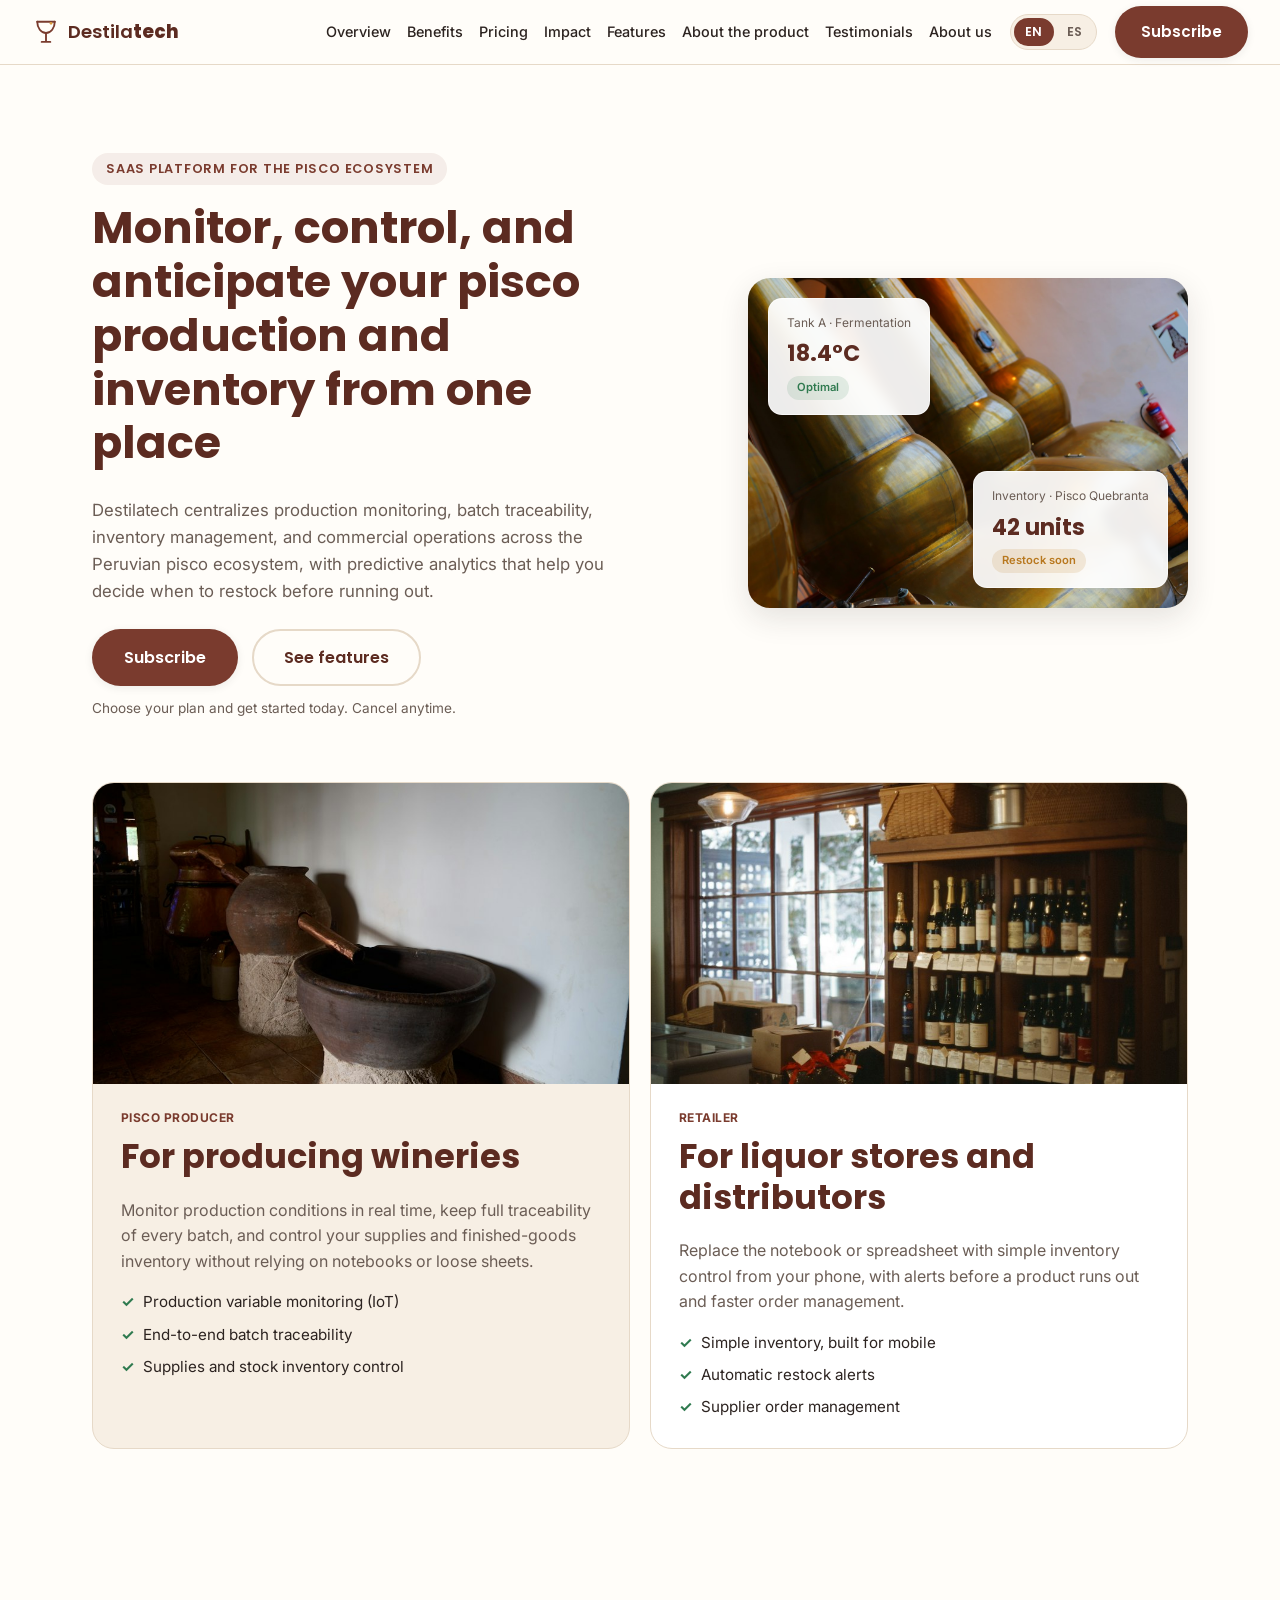
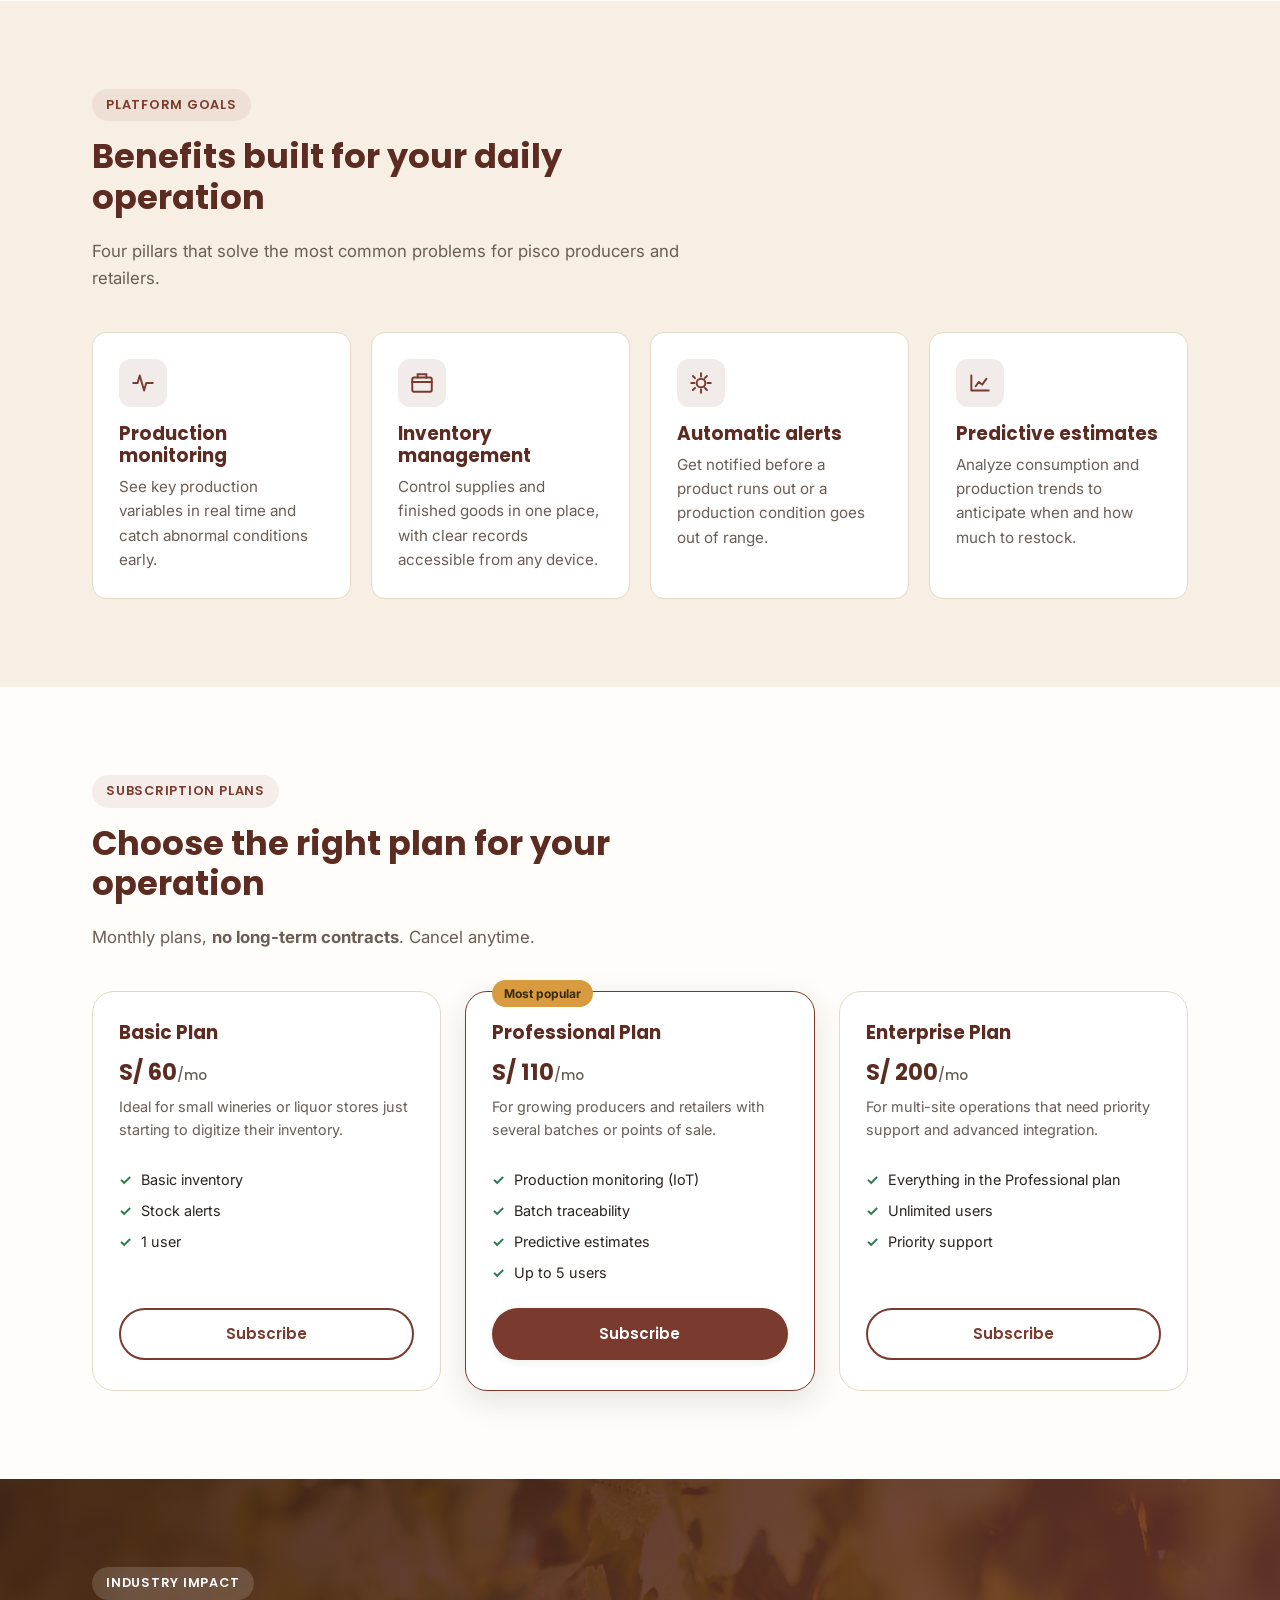
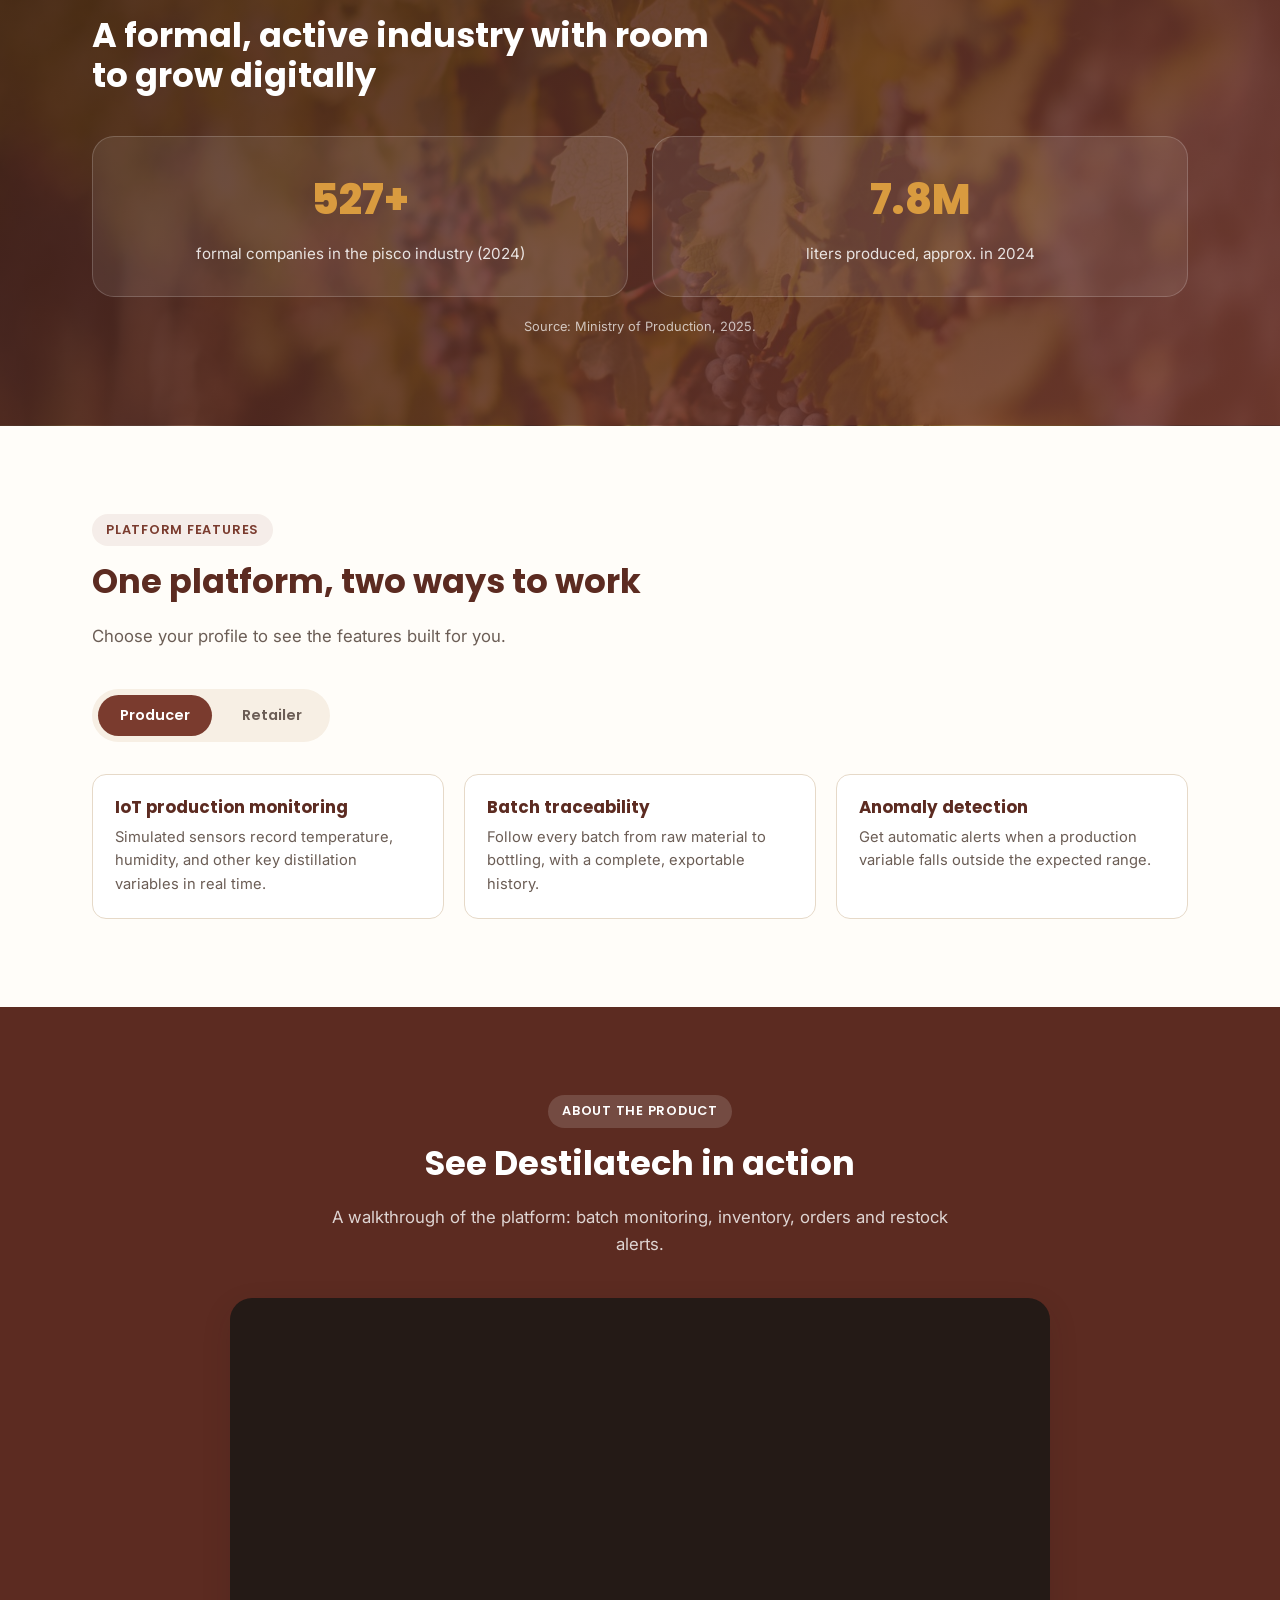
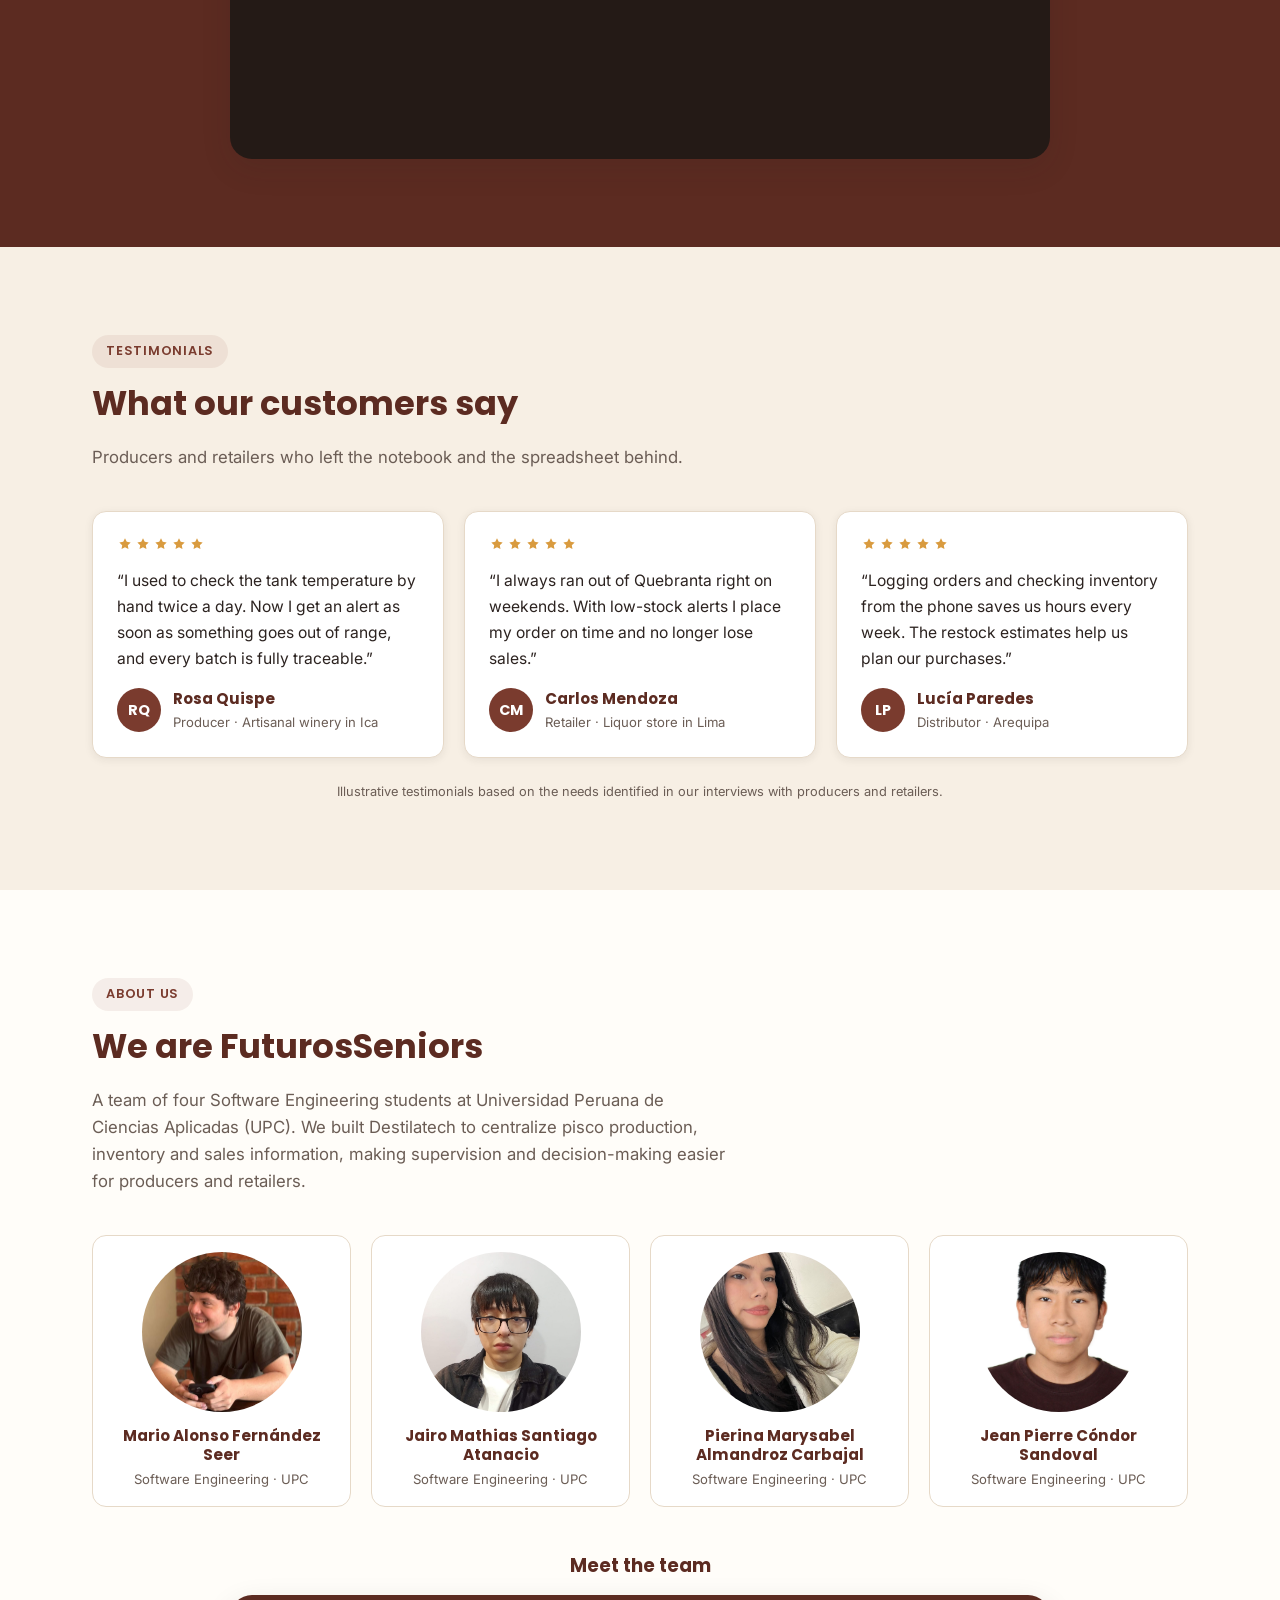
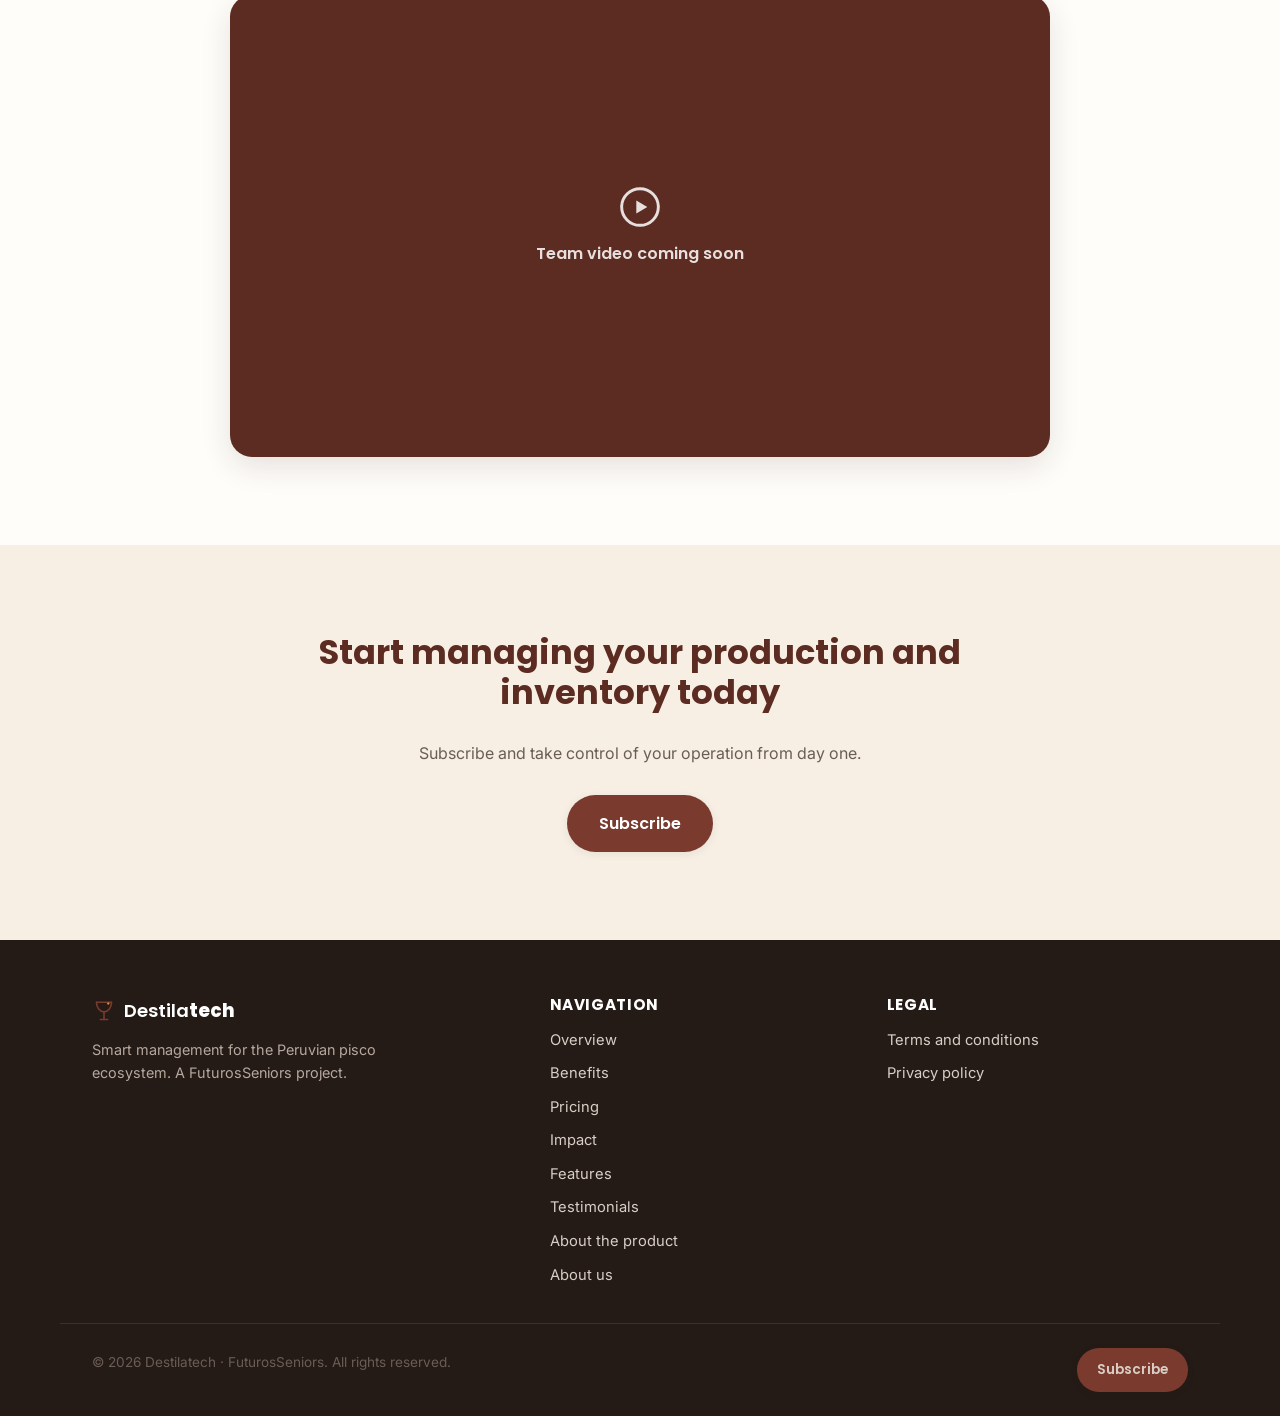
==== commit 3aa9d1dd: "feat(videos): embed the about the product video" ====
--- a/public/index.html
+++ b/public/index.html
@@ -248,8 +248,7 @@
         <p class="section__lead" data-i18n="productVideo.lead">A walkthrough of the platform: batch monitoring, inventory, orders and restock alerts.</p>
       </div>
 
-      <!-- Paste the YouTube video ID in data-video-id (e.g. data-video-id="dQw4w9WgXcQ") when the video is recorded -->
-      <div class="video-frame" id="product-video" data-video-id="" data-video-title="Destilatech - Video about the product">
+      <div class="video-frame" id="product-video" data-video-id="5oqDkvLjRj4" data-video-title="Destilatech - Video about the product">
         <div class="video-frame__placeholder">
           <svg viewBox="0 0 24 24" width="44" height="44" fill="none" aria-hidden="true"><circle cx="12" cy="12" r="10" stroke="currentColor" stroke-width="1.6"/><path d="M10 8.5v7l6-3.5-6-3.5Z" fill="currentColor"/></svg>
           <span data-i18n="productVideo.soon">Video about the product coming soon</span>
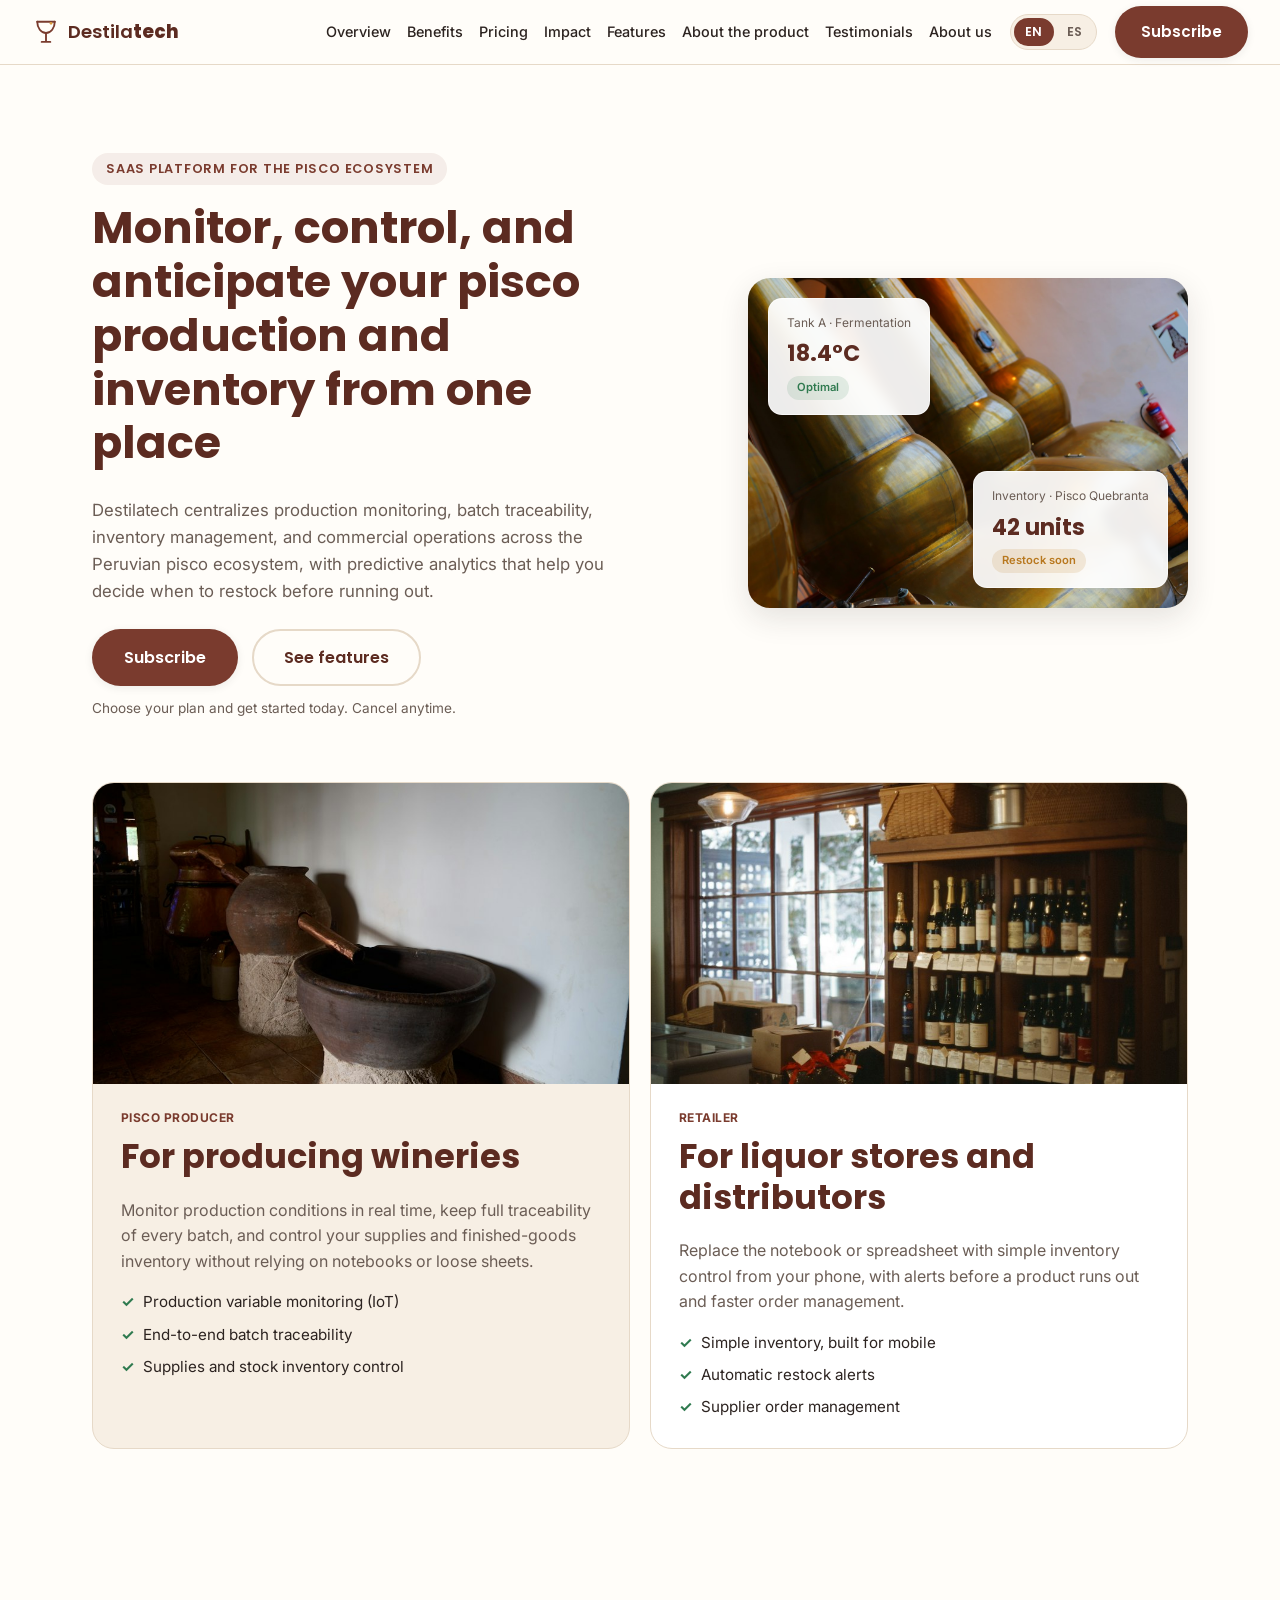
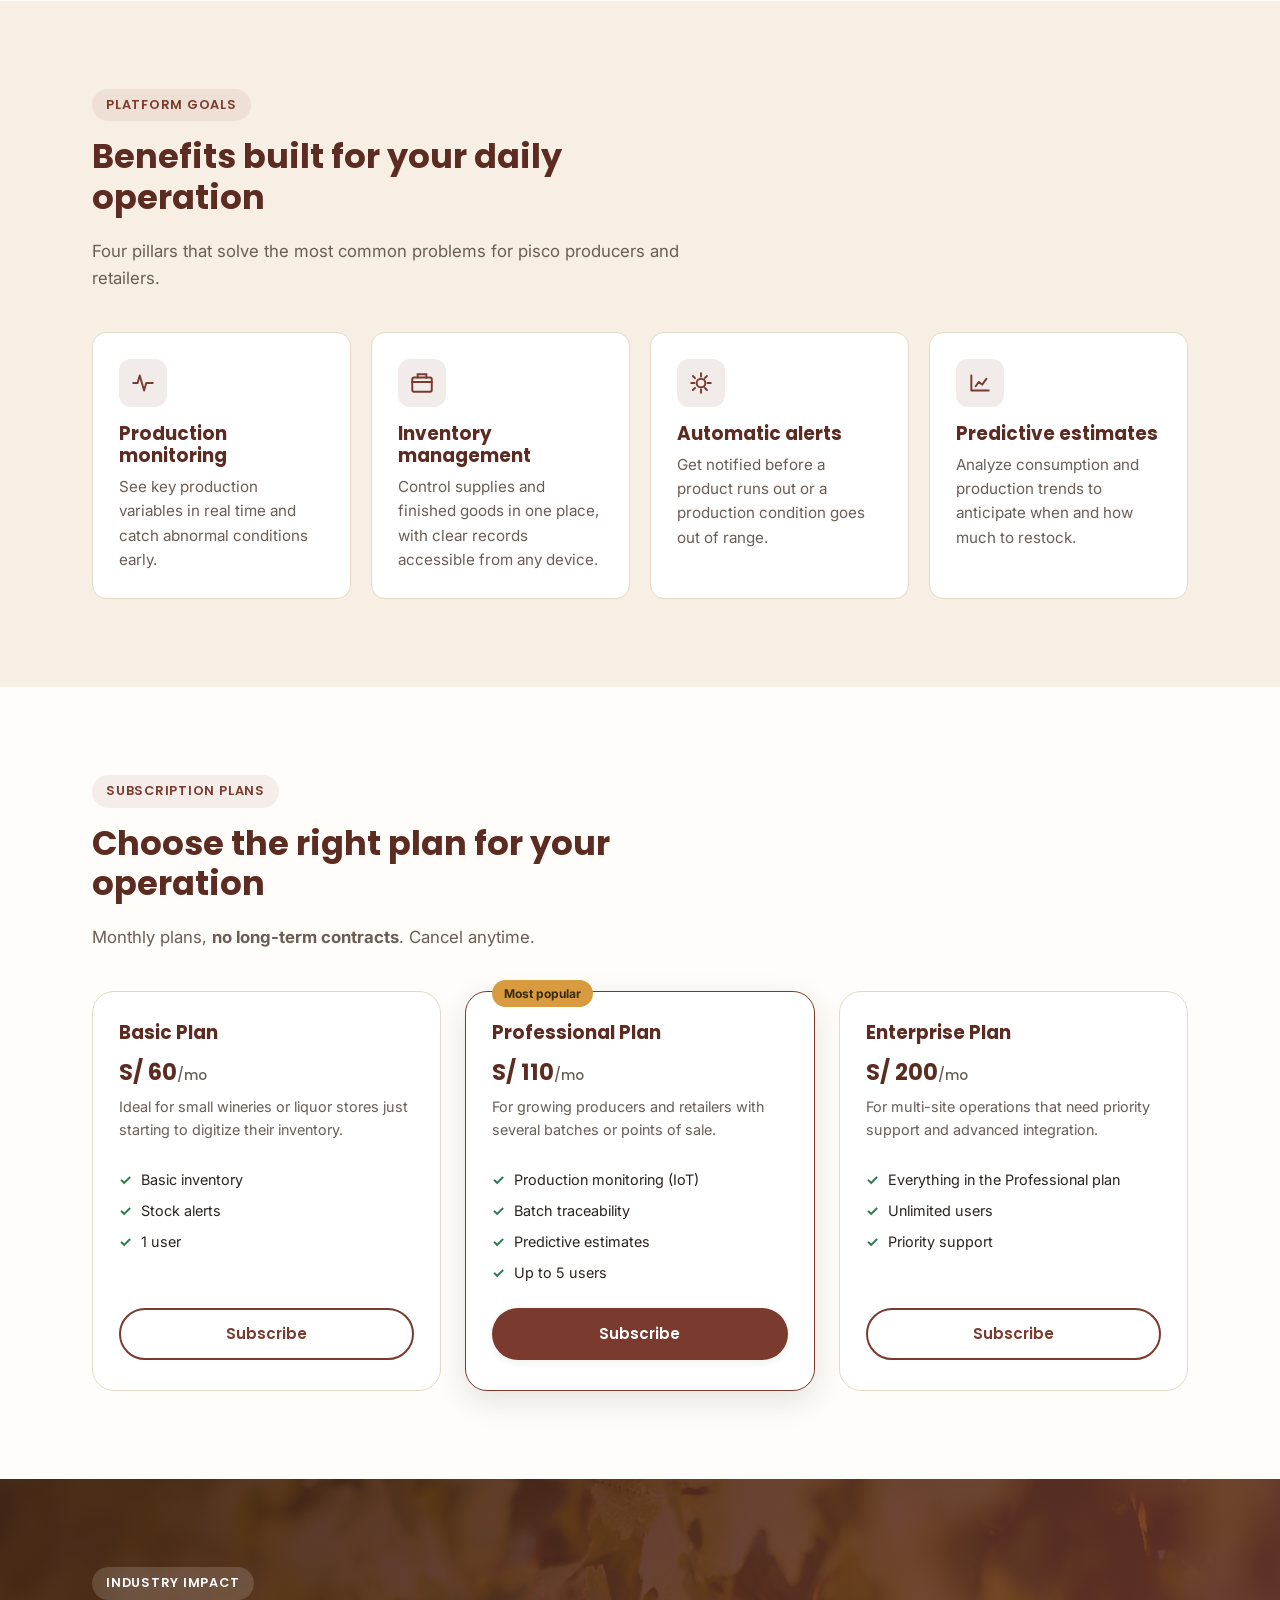
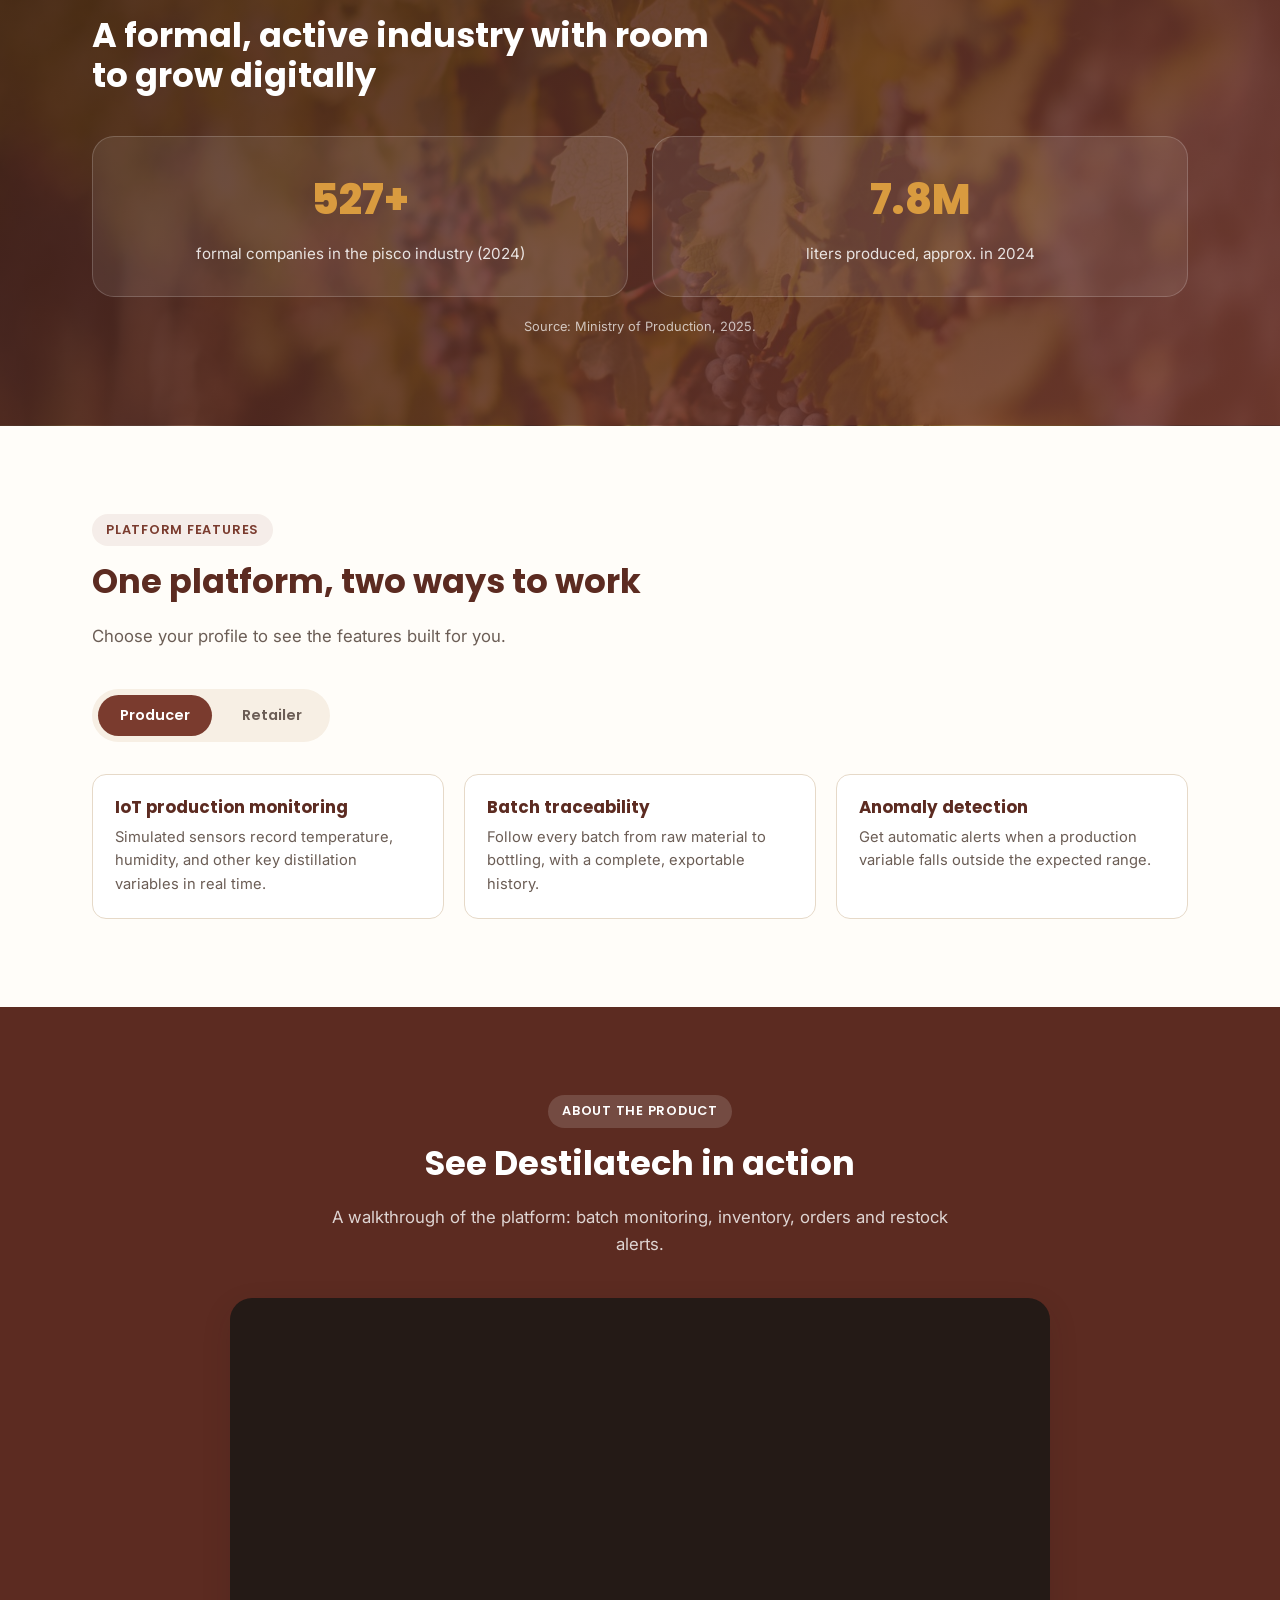
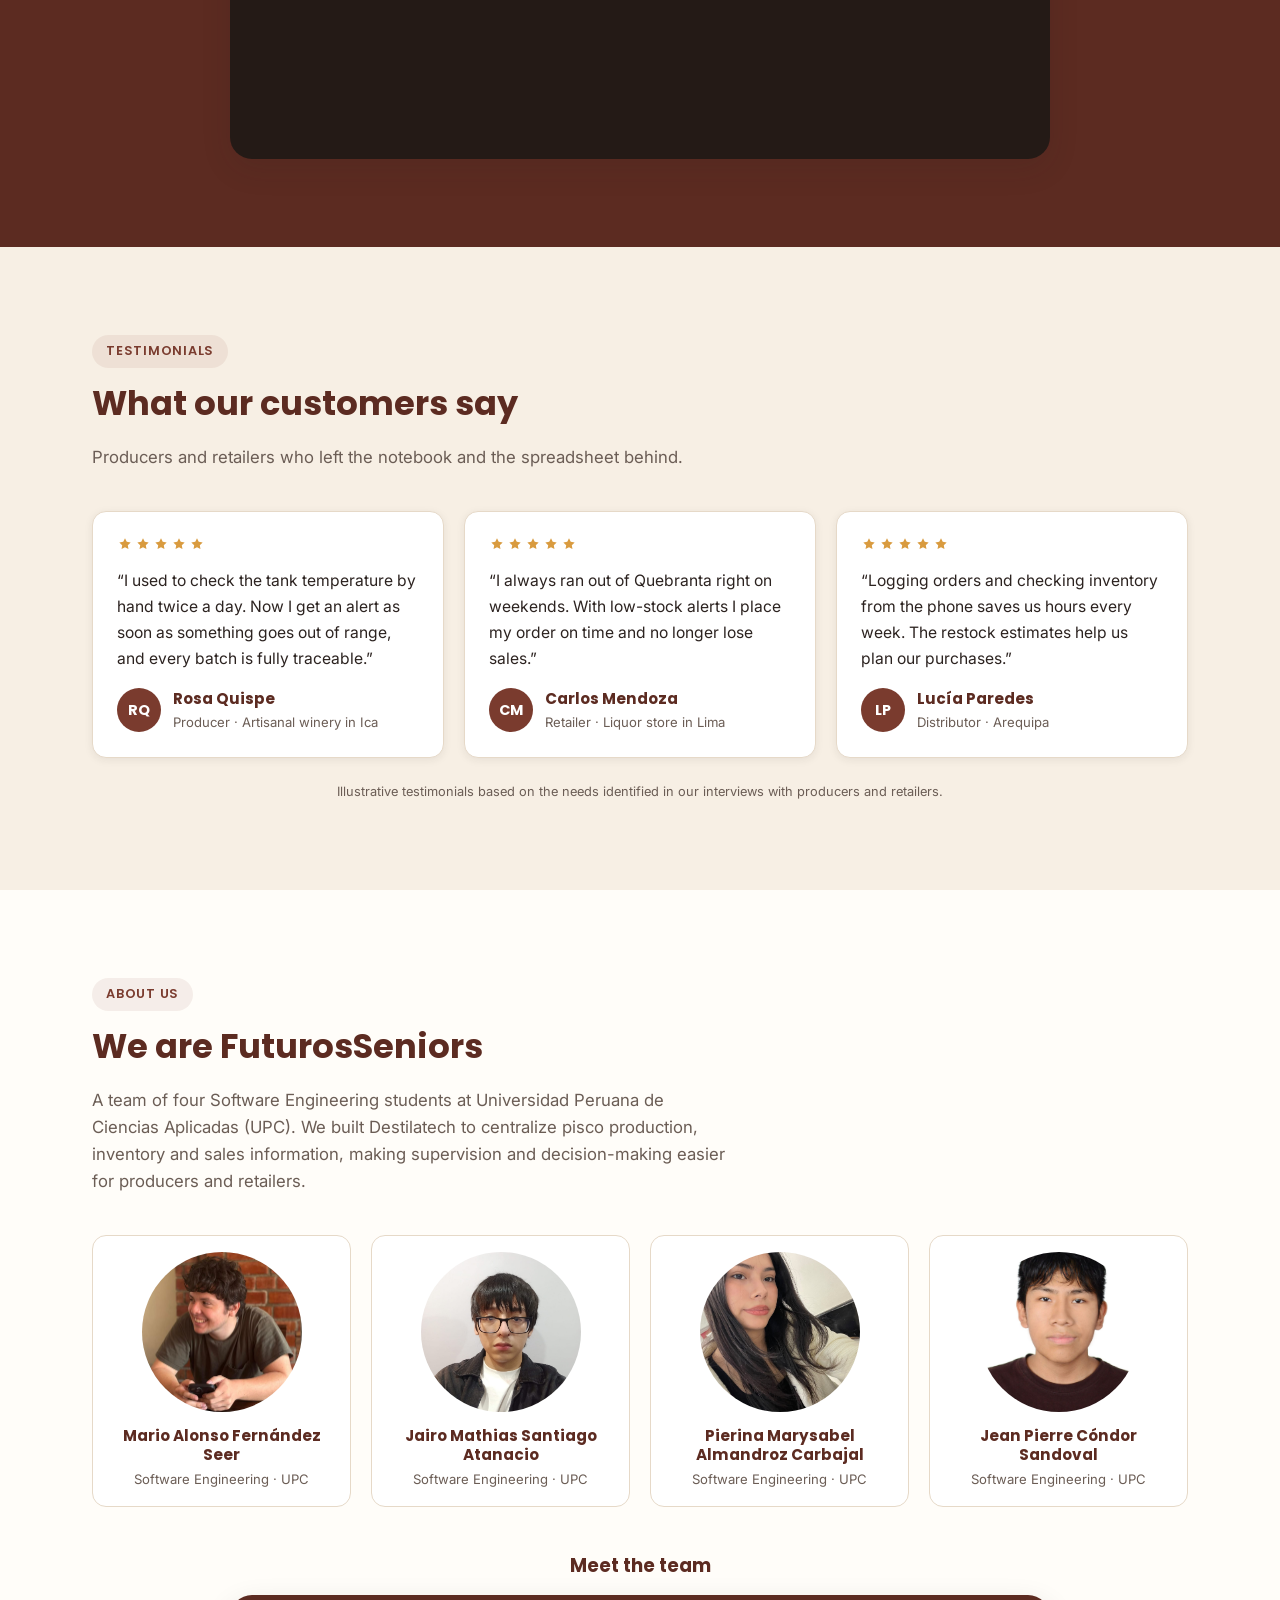
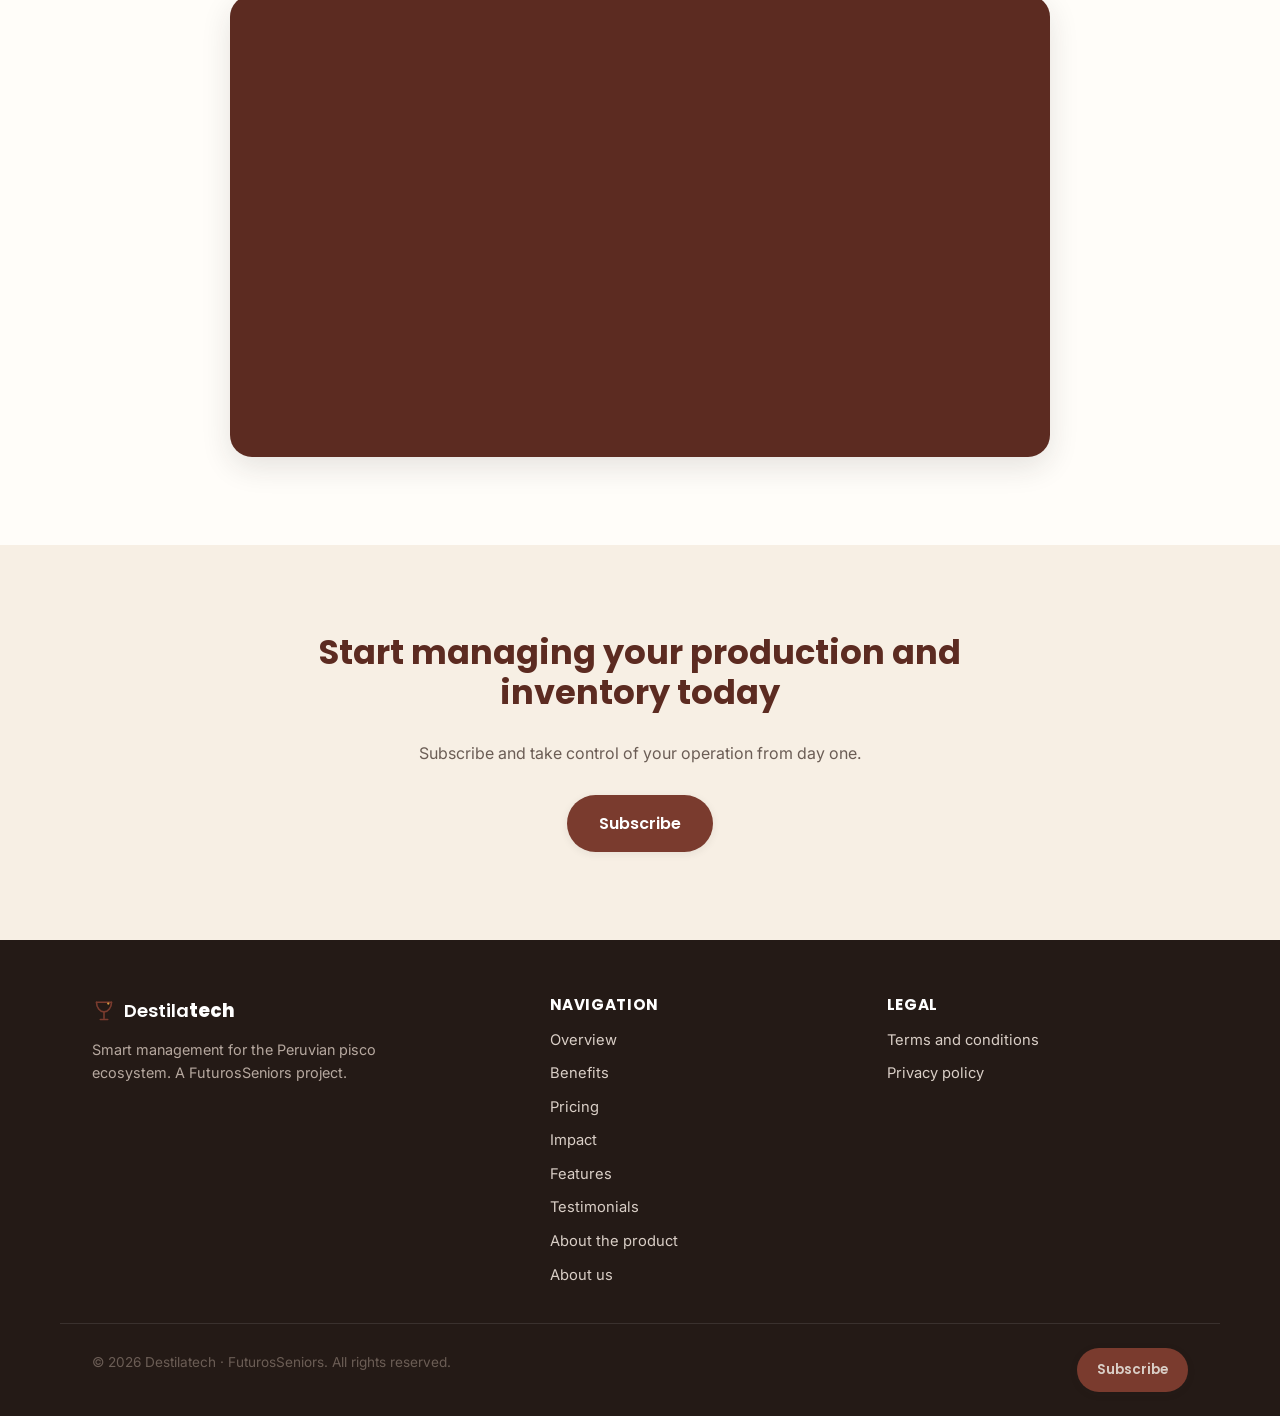
==== commit bc622cff: "feat(videos): embed the about the team video" ====
--- a/public/index.html
+++ b/public/index.html
@@ -354,8 +354,7 @@
 
       <div class="about__video">
         <h3 data-i18n="about.videoTitle">Meet the team</h3>
-        <!-- Paste the YouTube video ID in data-video-id (e.g. data-video-id="dQw4w9WgXcQ") when the video is recorded -->
-        <div class="video-frame" id="team-video" data-video-id="" data-video-title="Destilatech - FuturosSeniors team">
+        <div class="video-frame" id="team-video" data-video-id="unnZ-w0I7SU" data-video-title="Destilatech - FuturosSeniors team">
           <div class="video-frame__placeholder">
             <svg viewBox="0 0 24 24" width="44" height="44" fill="none" aria-hidden="true"><circle cx="12" cy="12" r="10" stroke="currentColor" stroke-width="1.6"/><path d="M10 8.5v7l6-3.5-6-3.5Z" fill="currentColor"/></svg>
             <span data-i18n="about.videoSoon">Team video coming soon</span>
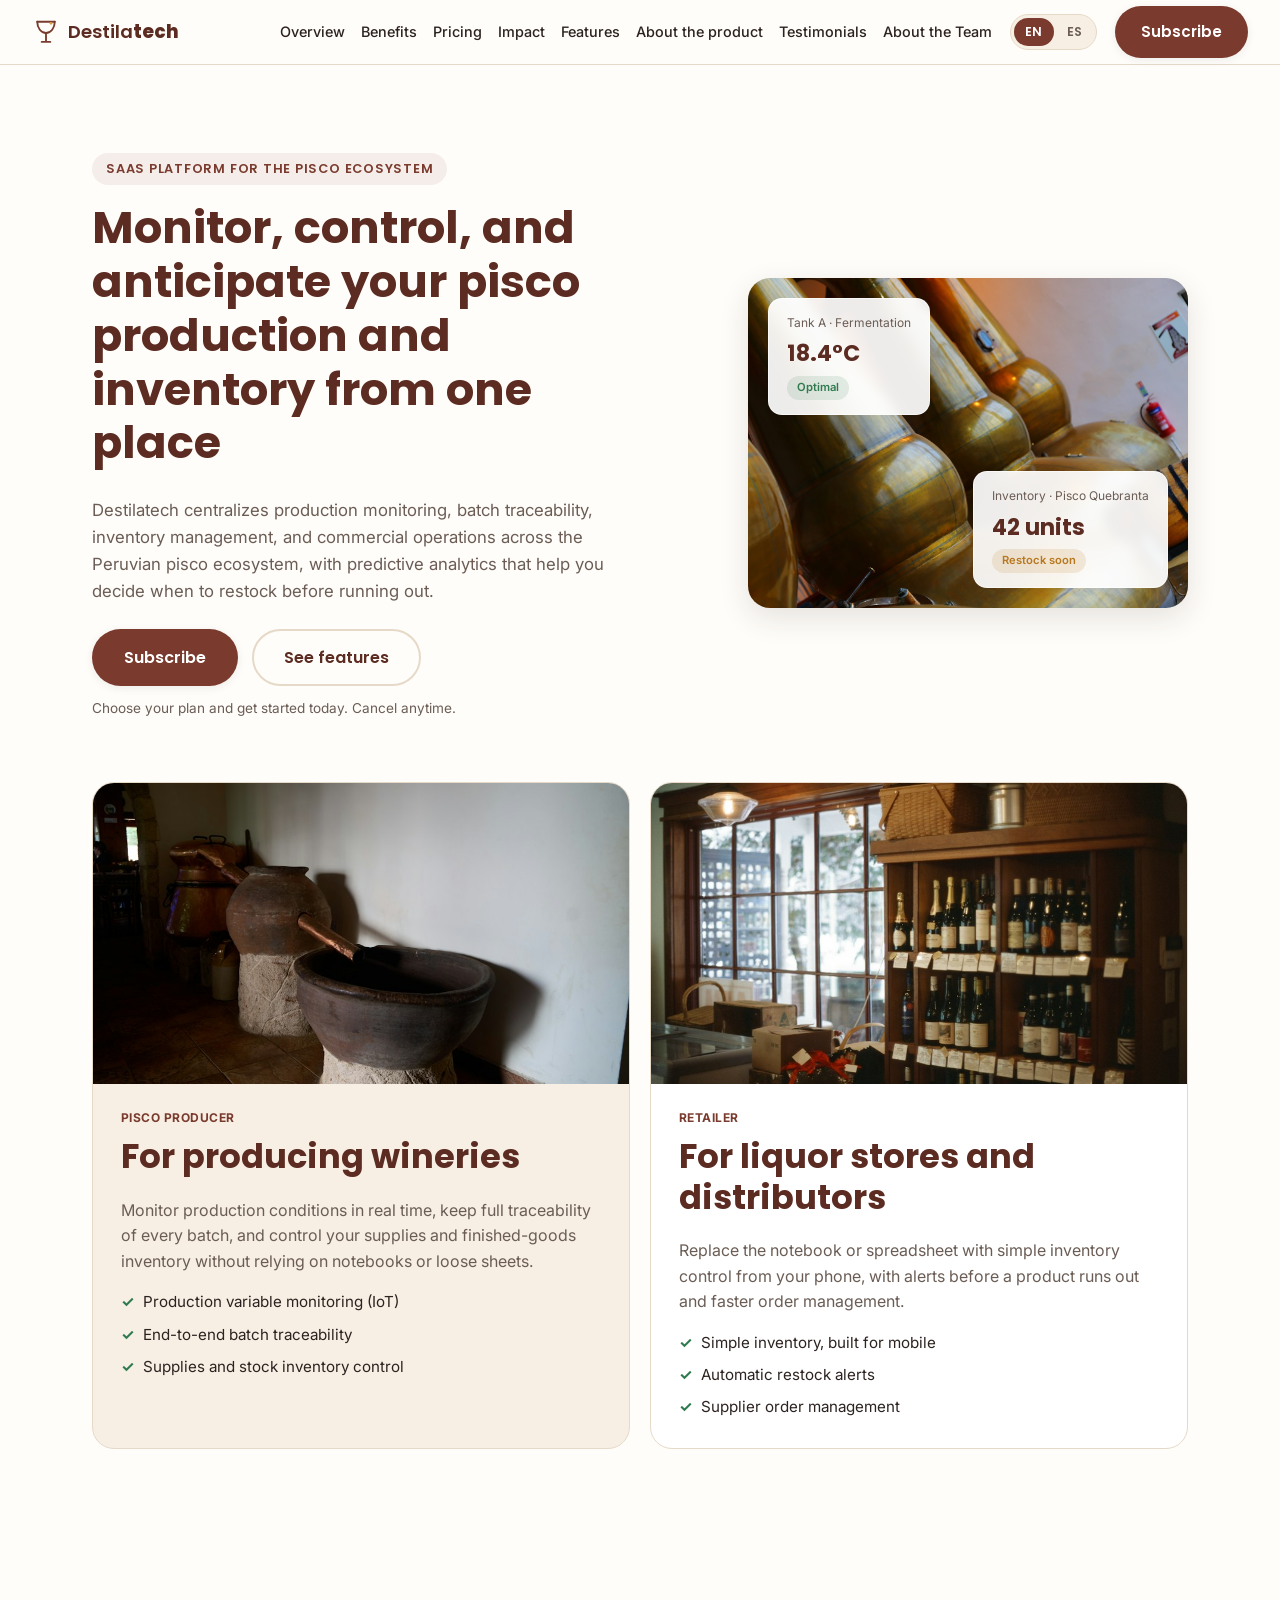
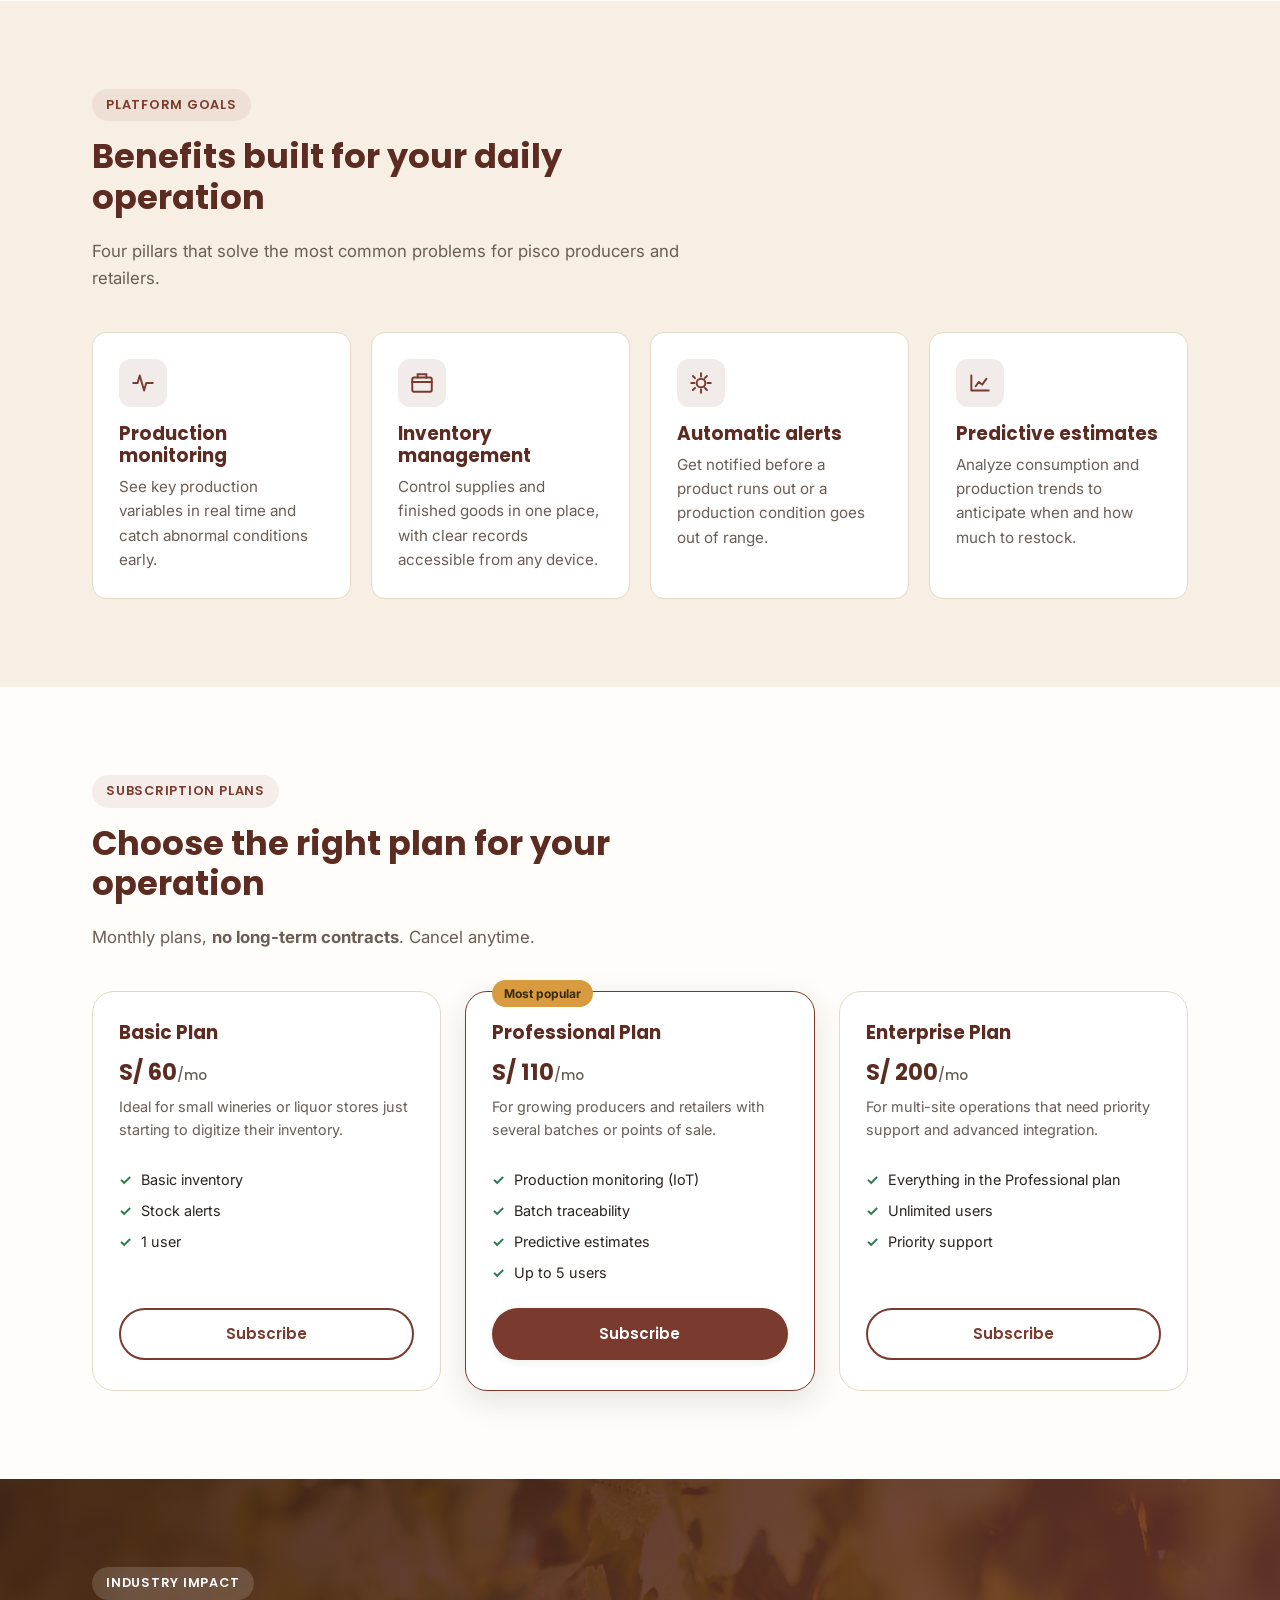
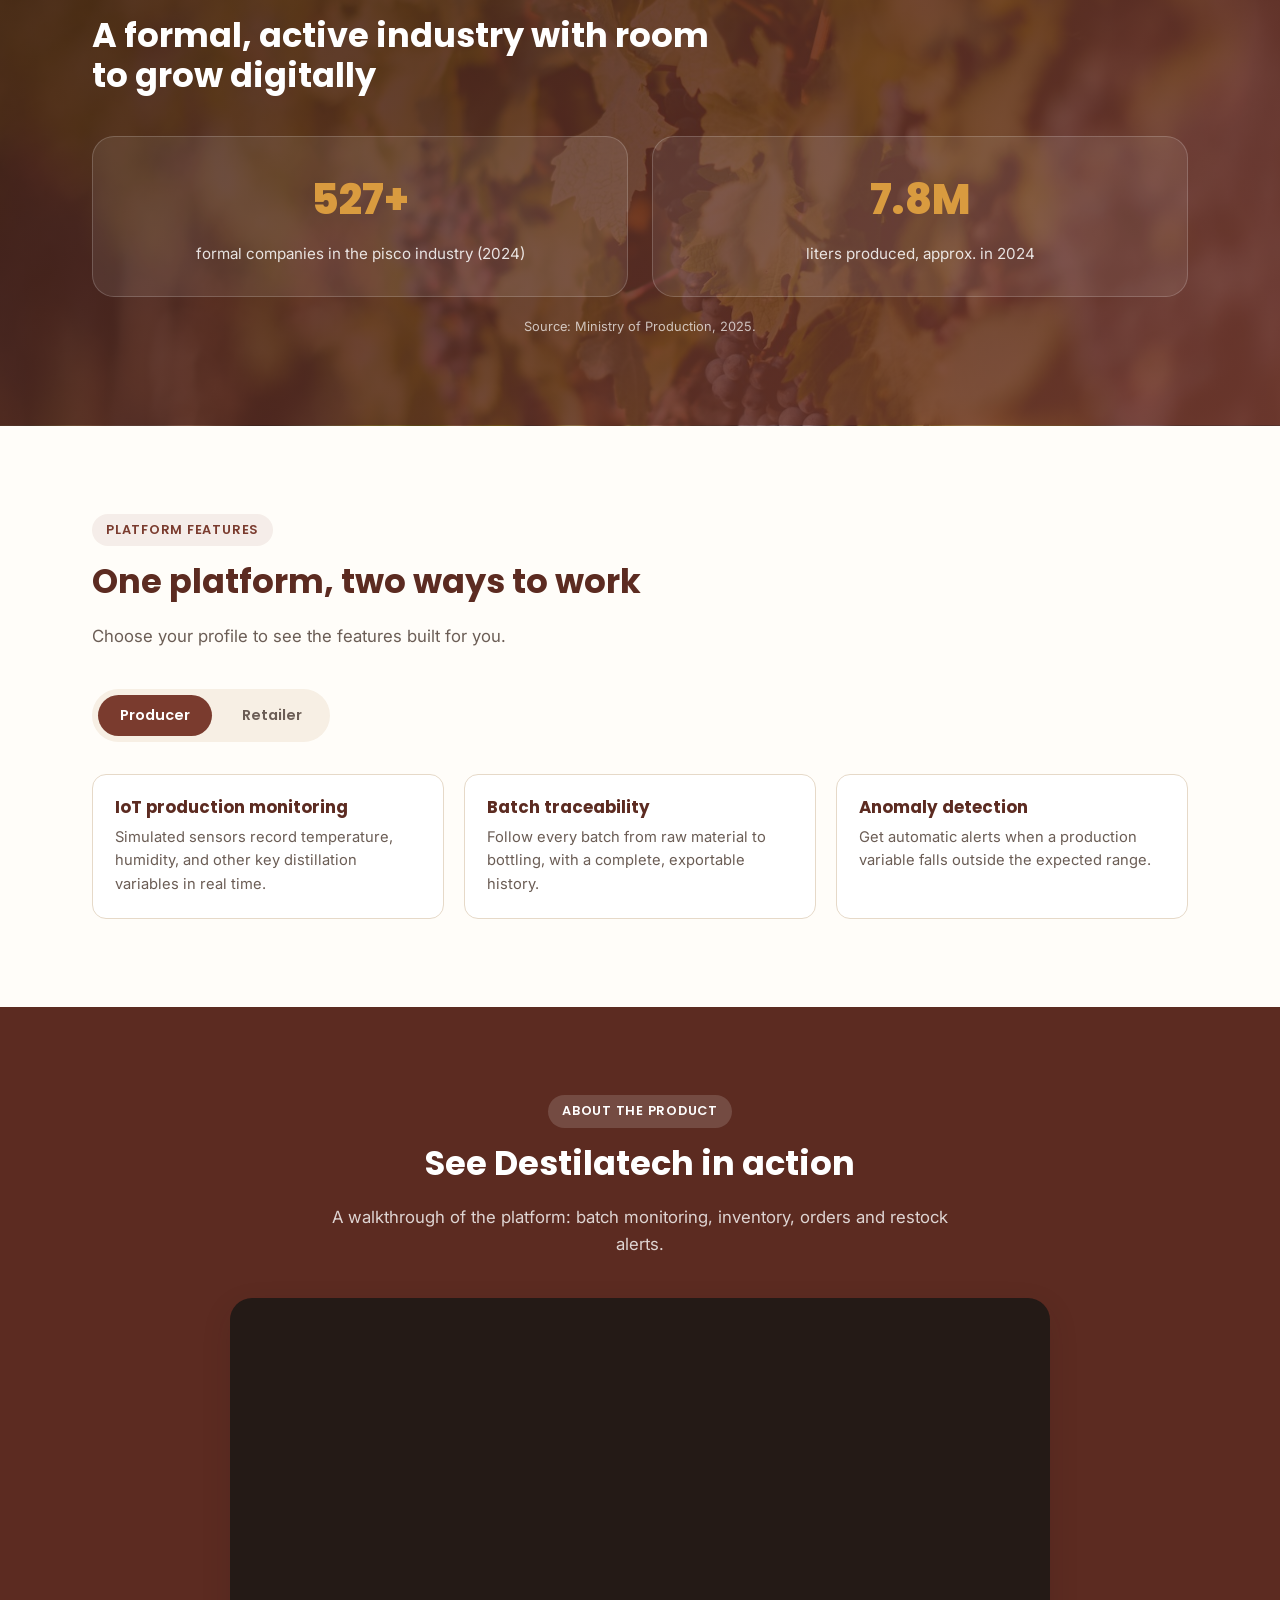
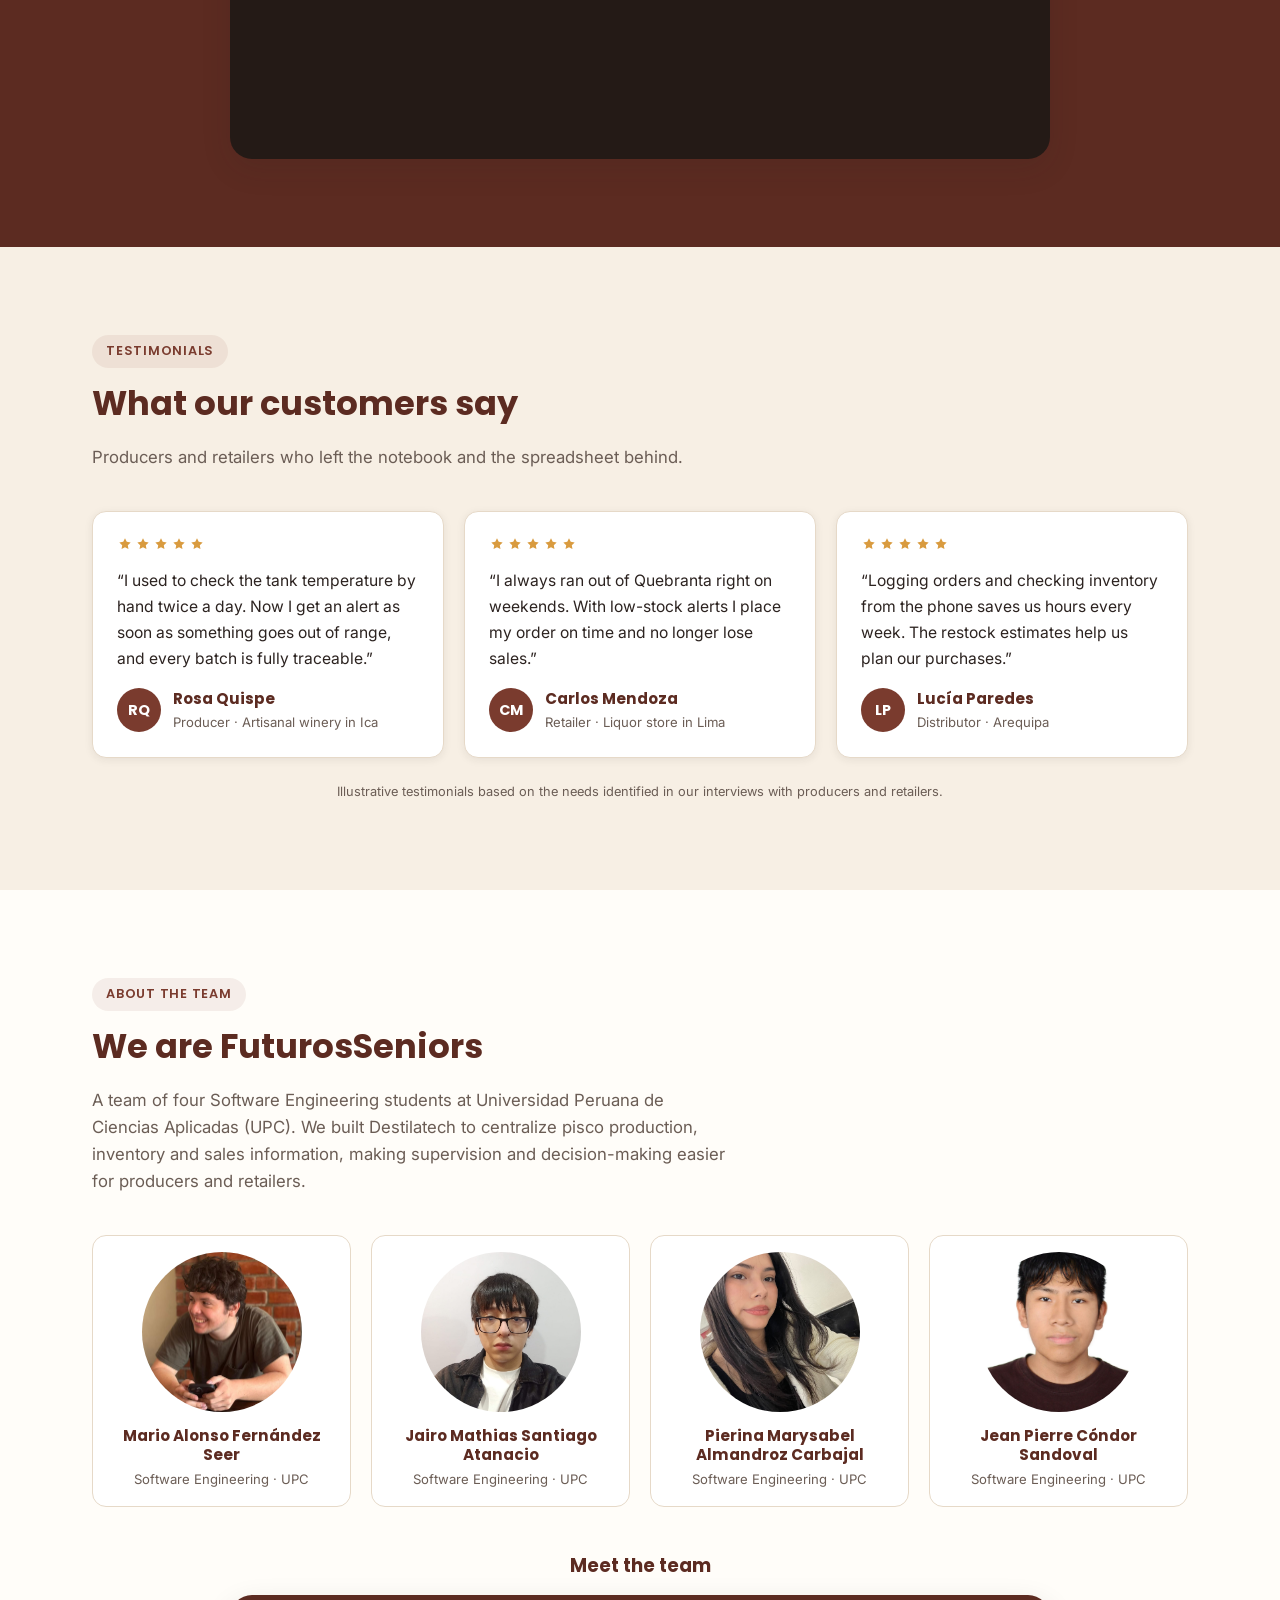
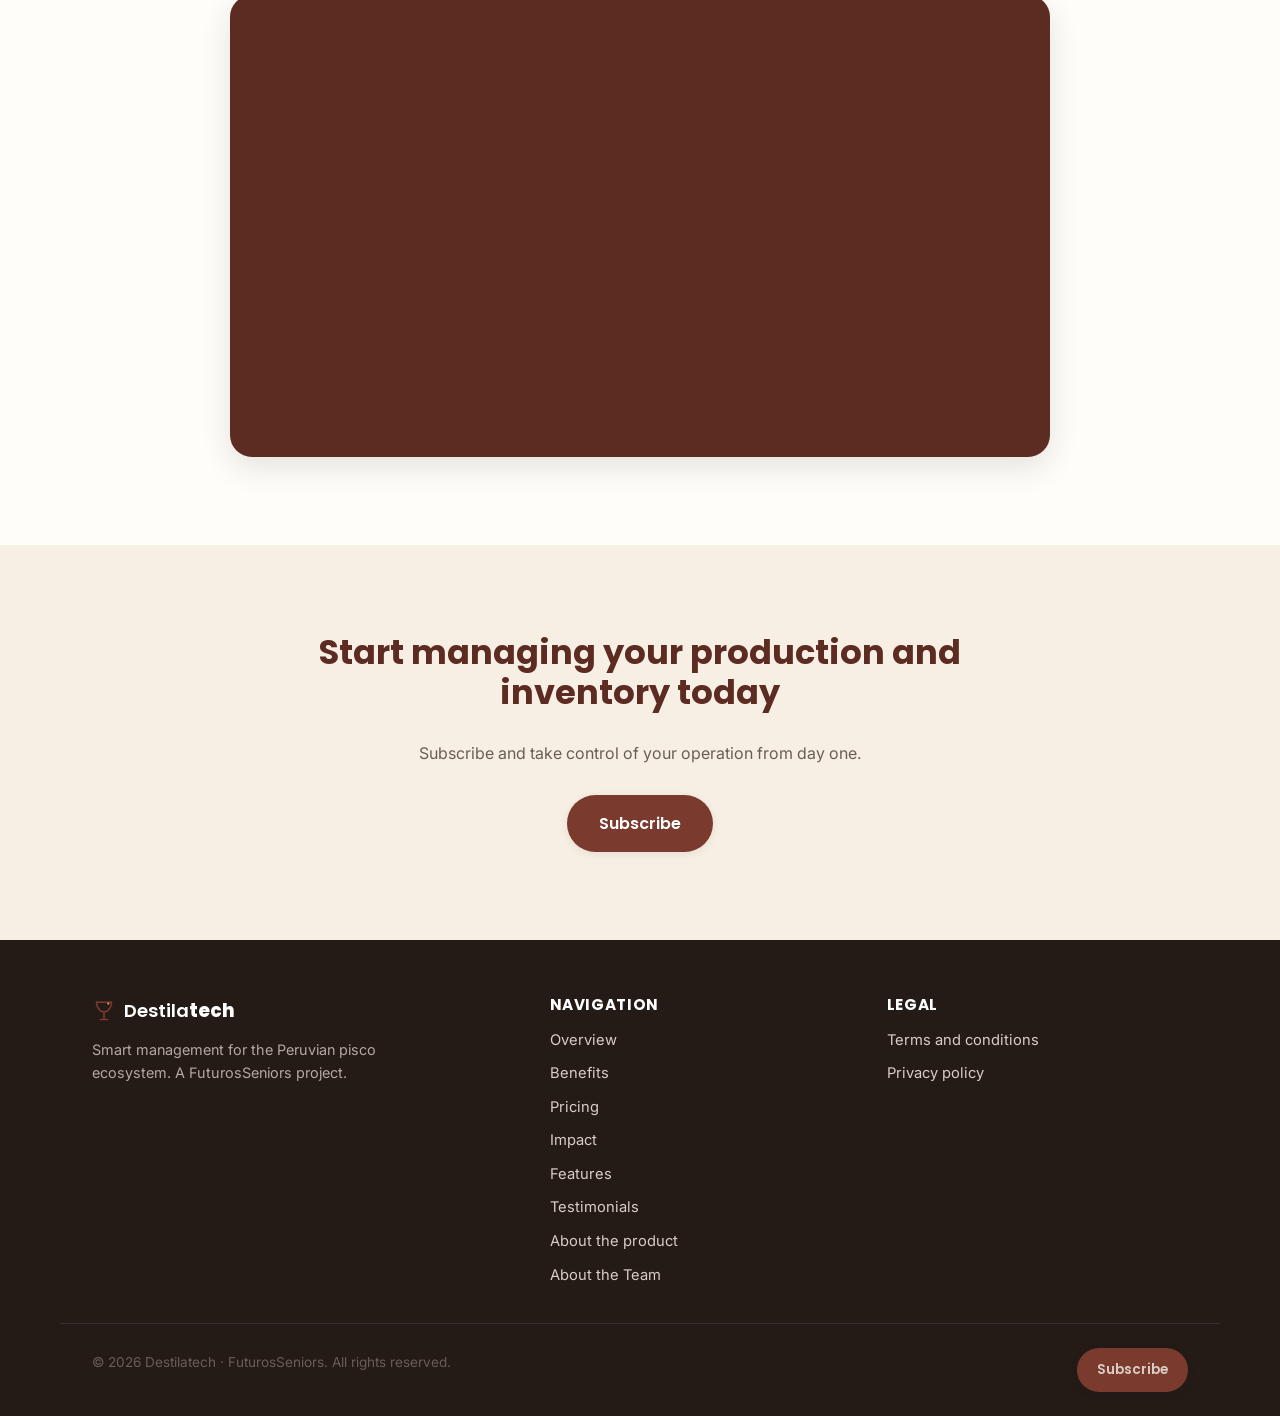
==== commit afc09844: "feat(about): rename the about us section to about the team" ====
--- a/public/index.html
+++ b/public/index.html
@@ -305,10 +305,10 @@
     </div>
   </section>
 
-  <section class="section about" id="about-us">
-    <div class="container">
-      <div class="section__head">
-        <span class="eyebrow" data-i18n="about.eyebrow">About us</span>
+  <section class="section about" id="about-the-team">
+    <div class="container">
+      <div class="section__head">
+        <span class="eyebrow" data-i18n="about.eyebrow">About the Team</span>
         <h2 data-i18n="about.title">We are FuturosSeniors</h2>
         <p class="section__lead" data-i18n="about.lead">A team of four Software Engineering students at Universidad Peruana de Ciencias Aplicadas (UPC). We built Destilatech to centralize pisco production, inventory and sales information, making supervision and decision-making easier for producers and retailers.</p>
       </div>
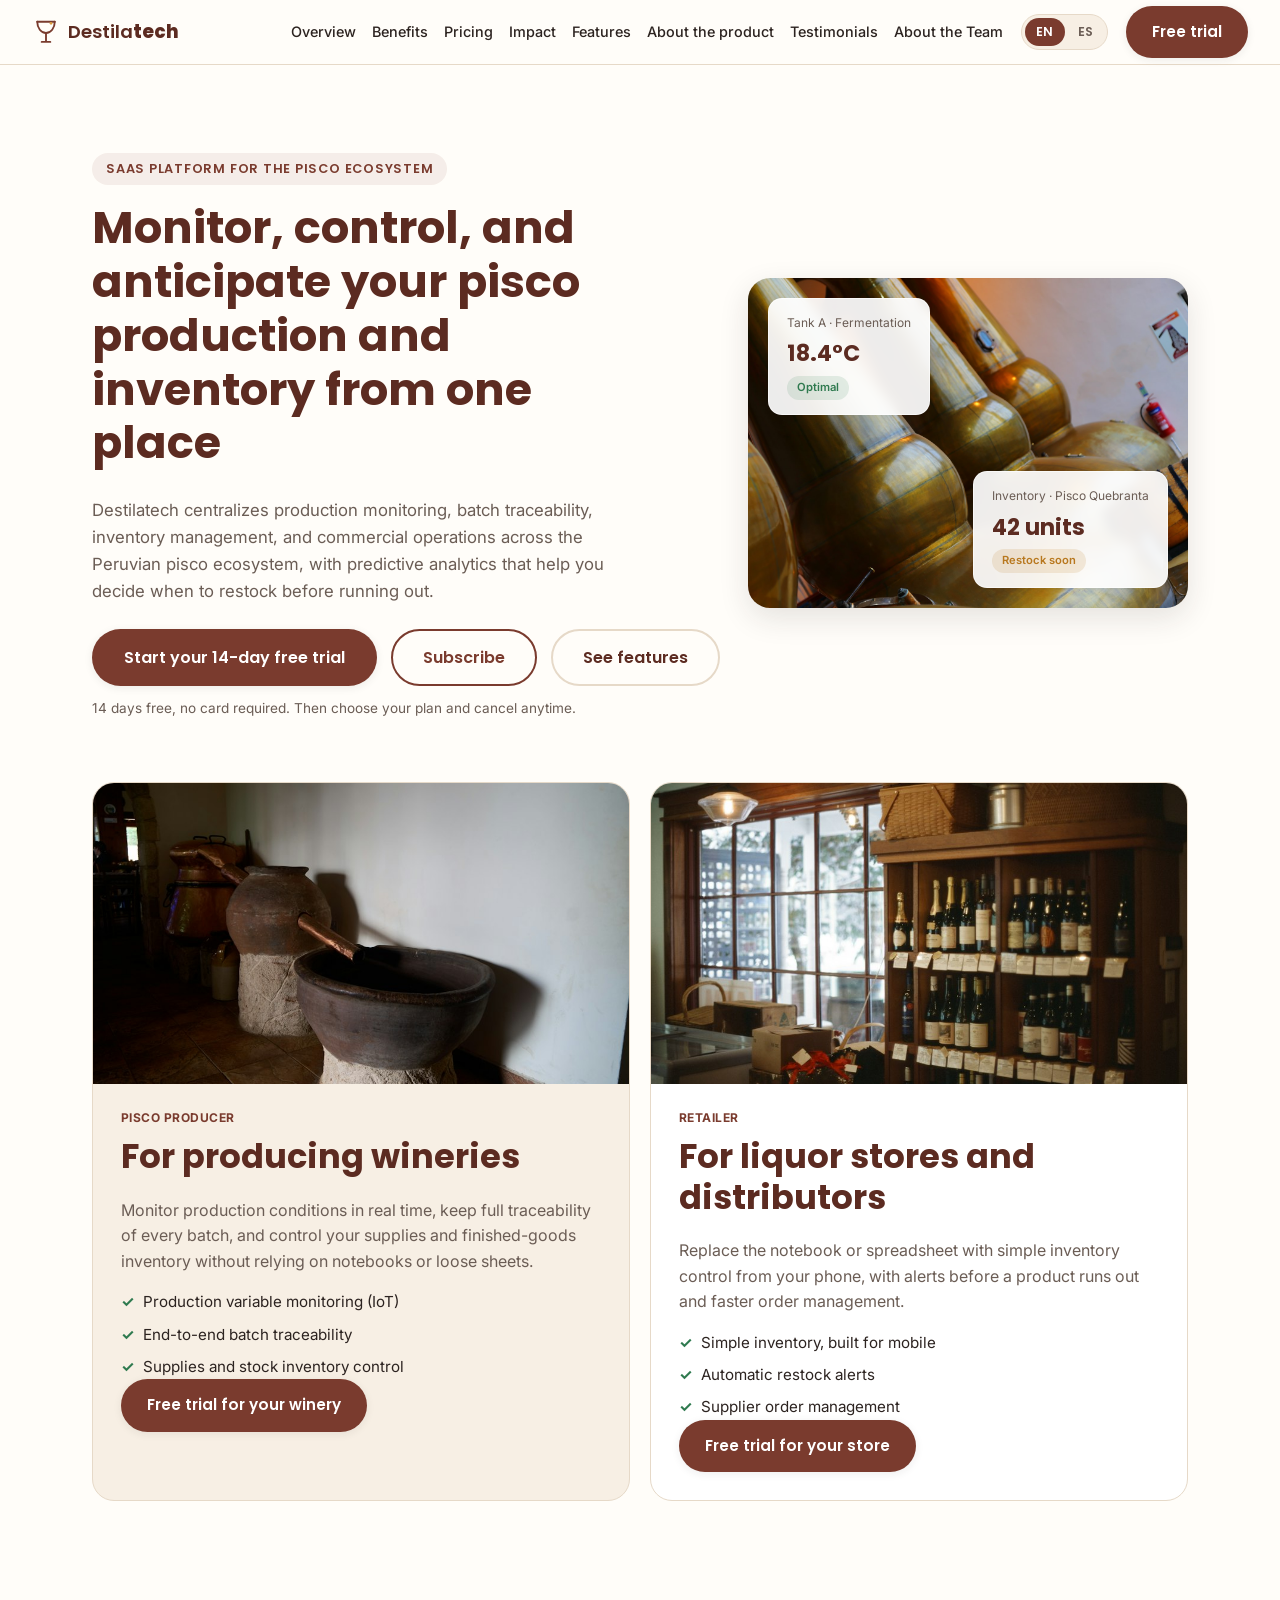
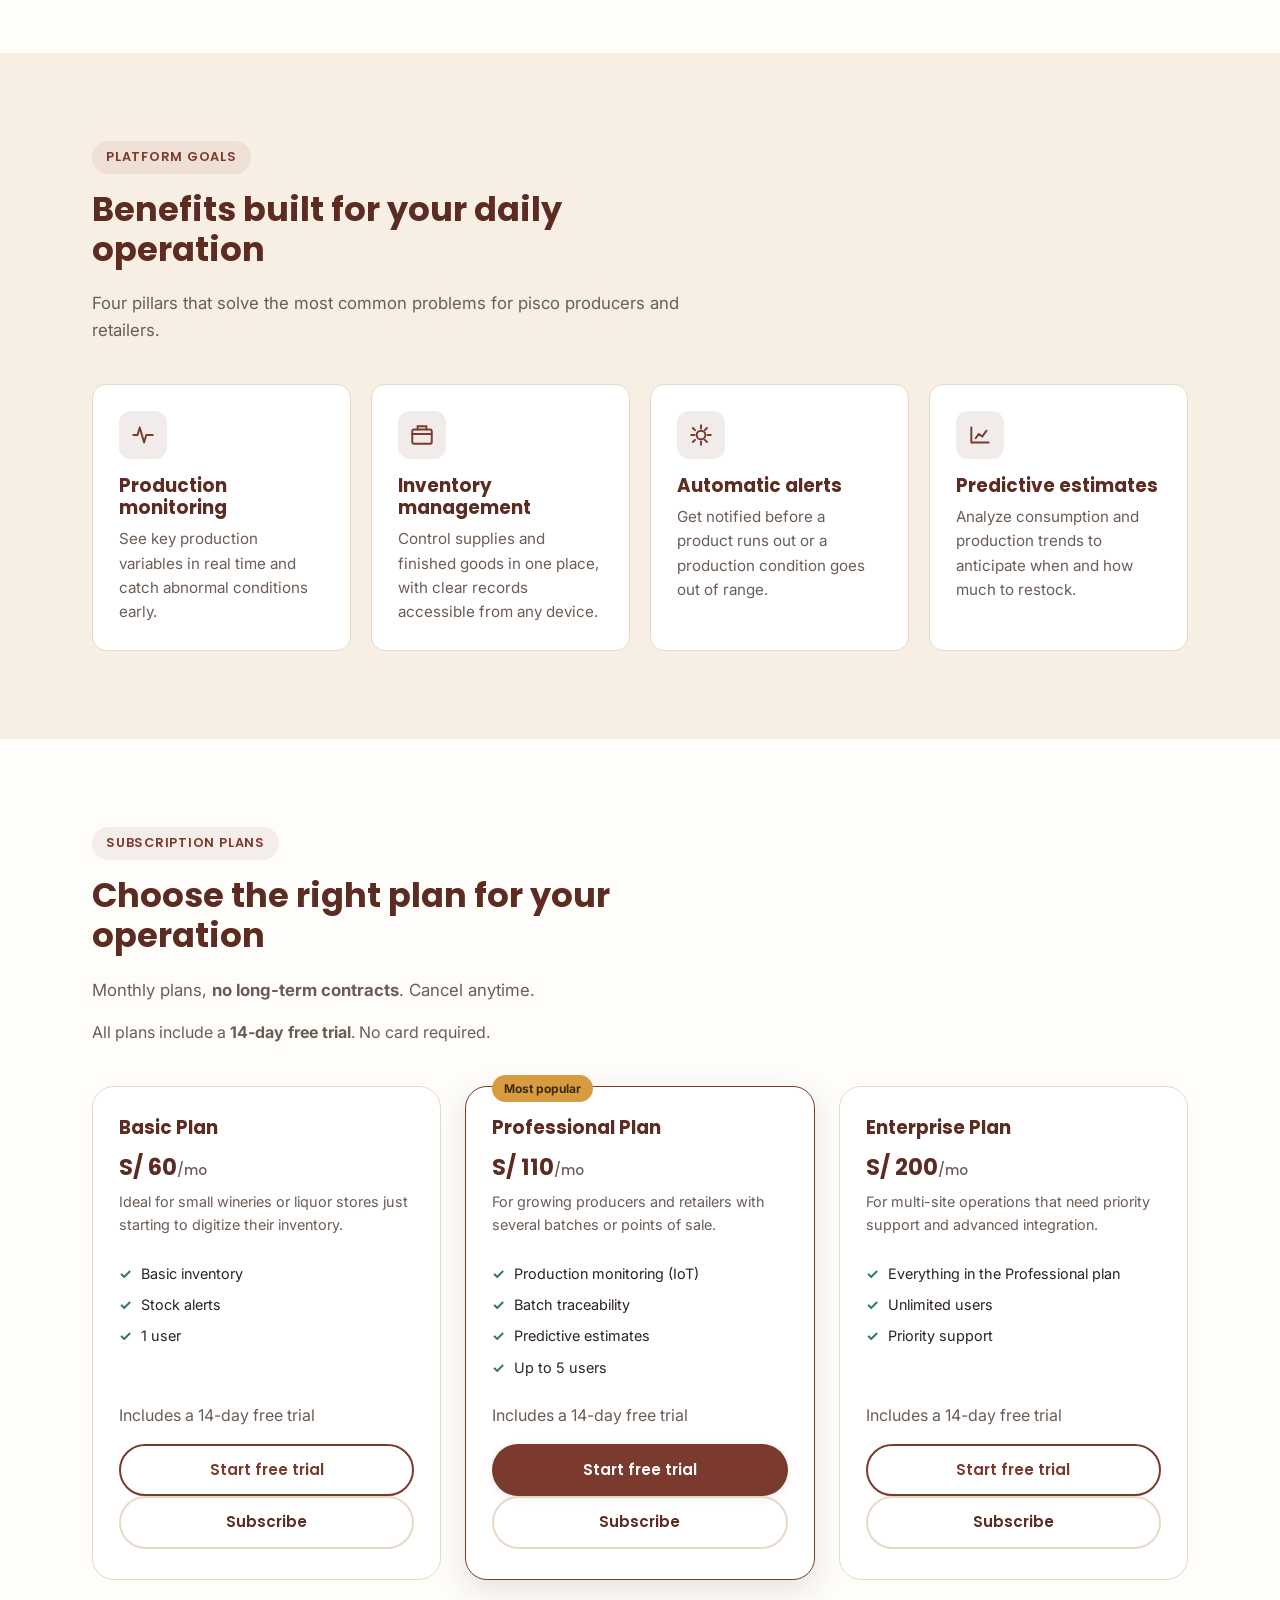
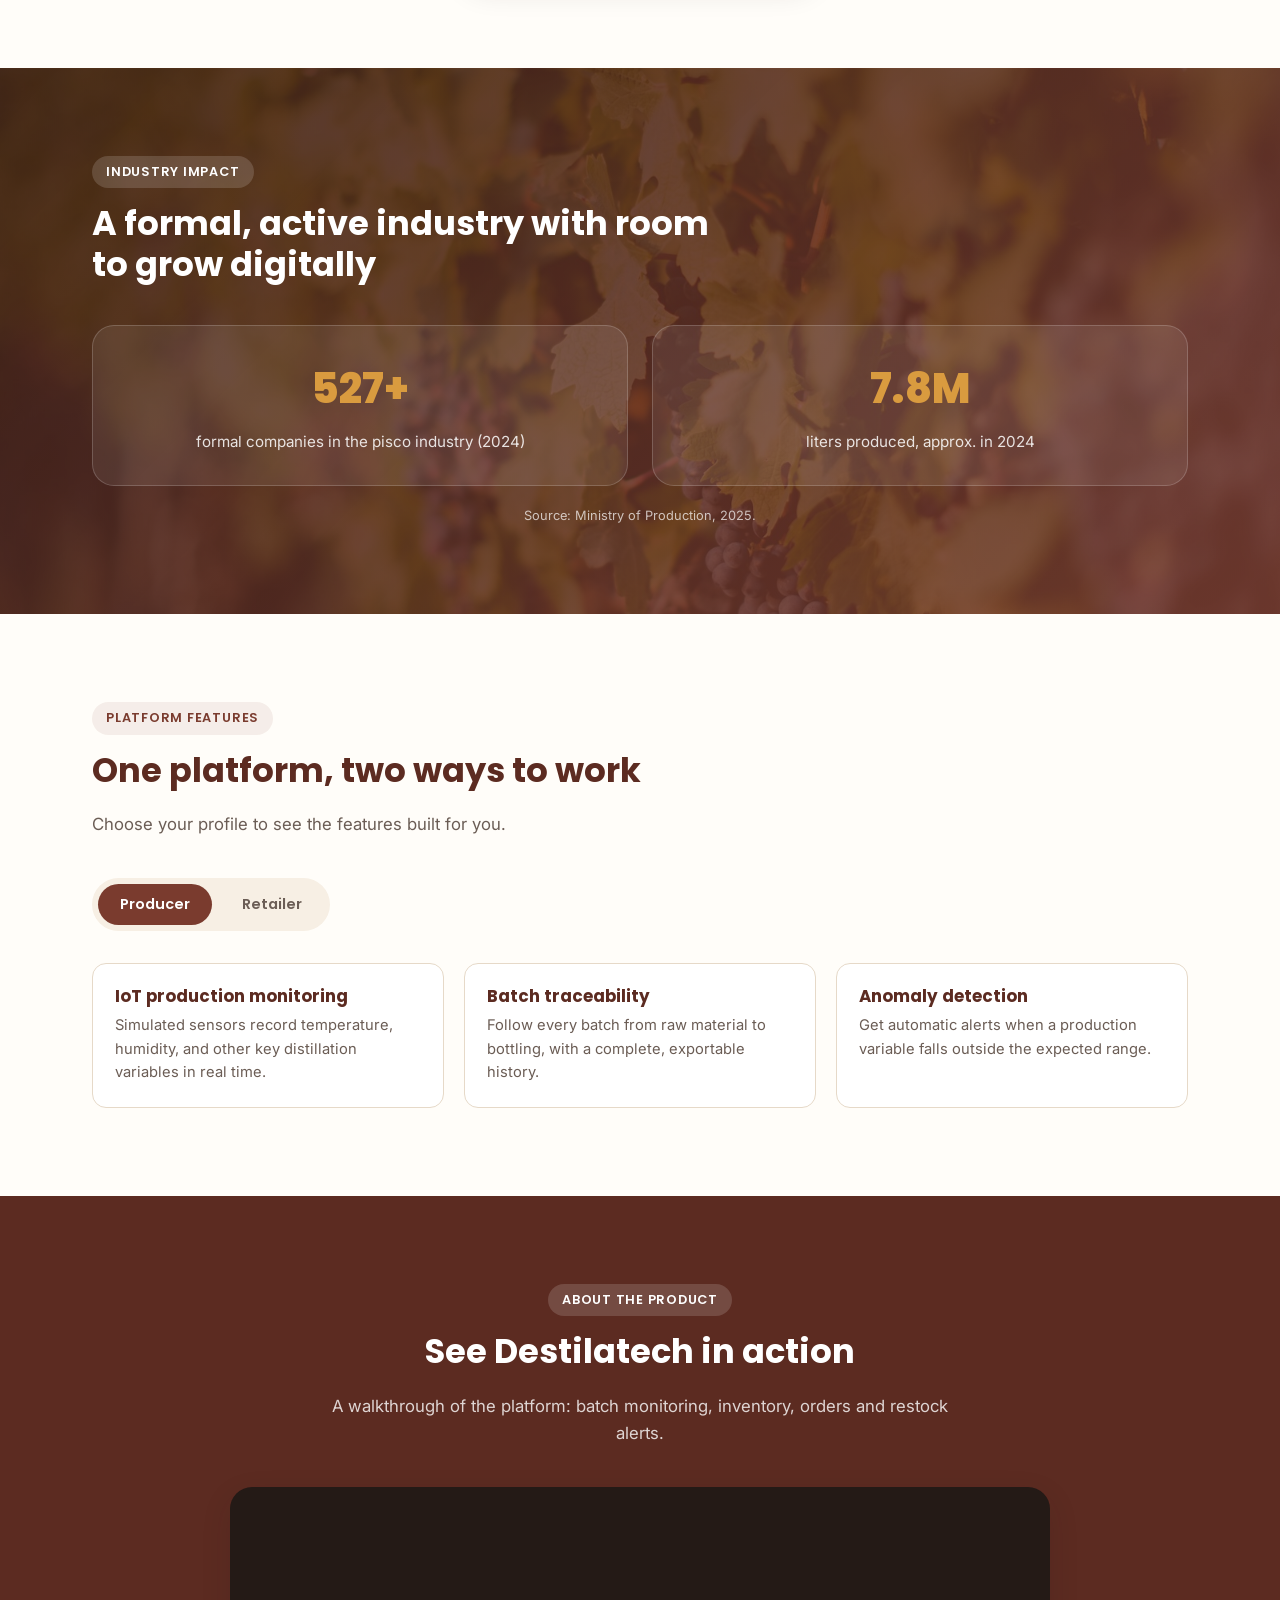
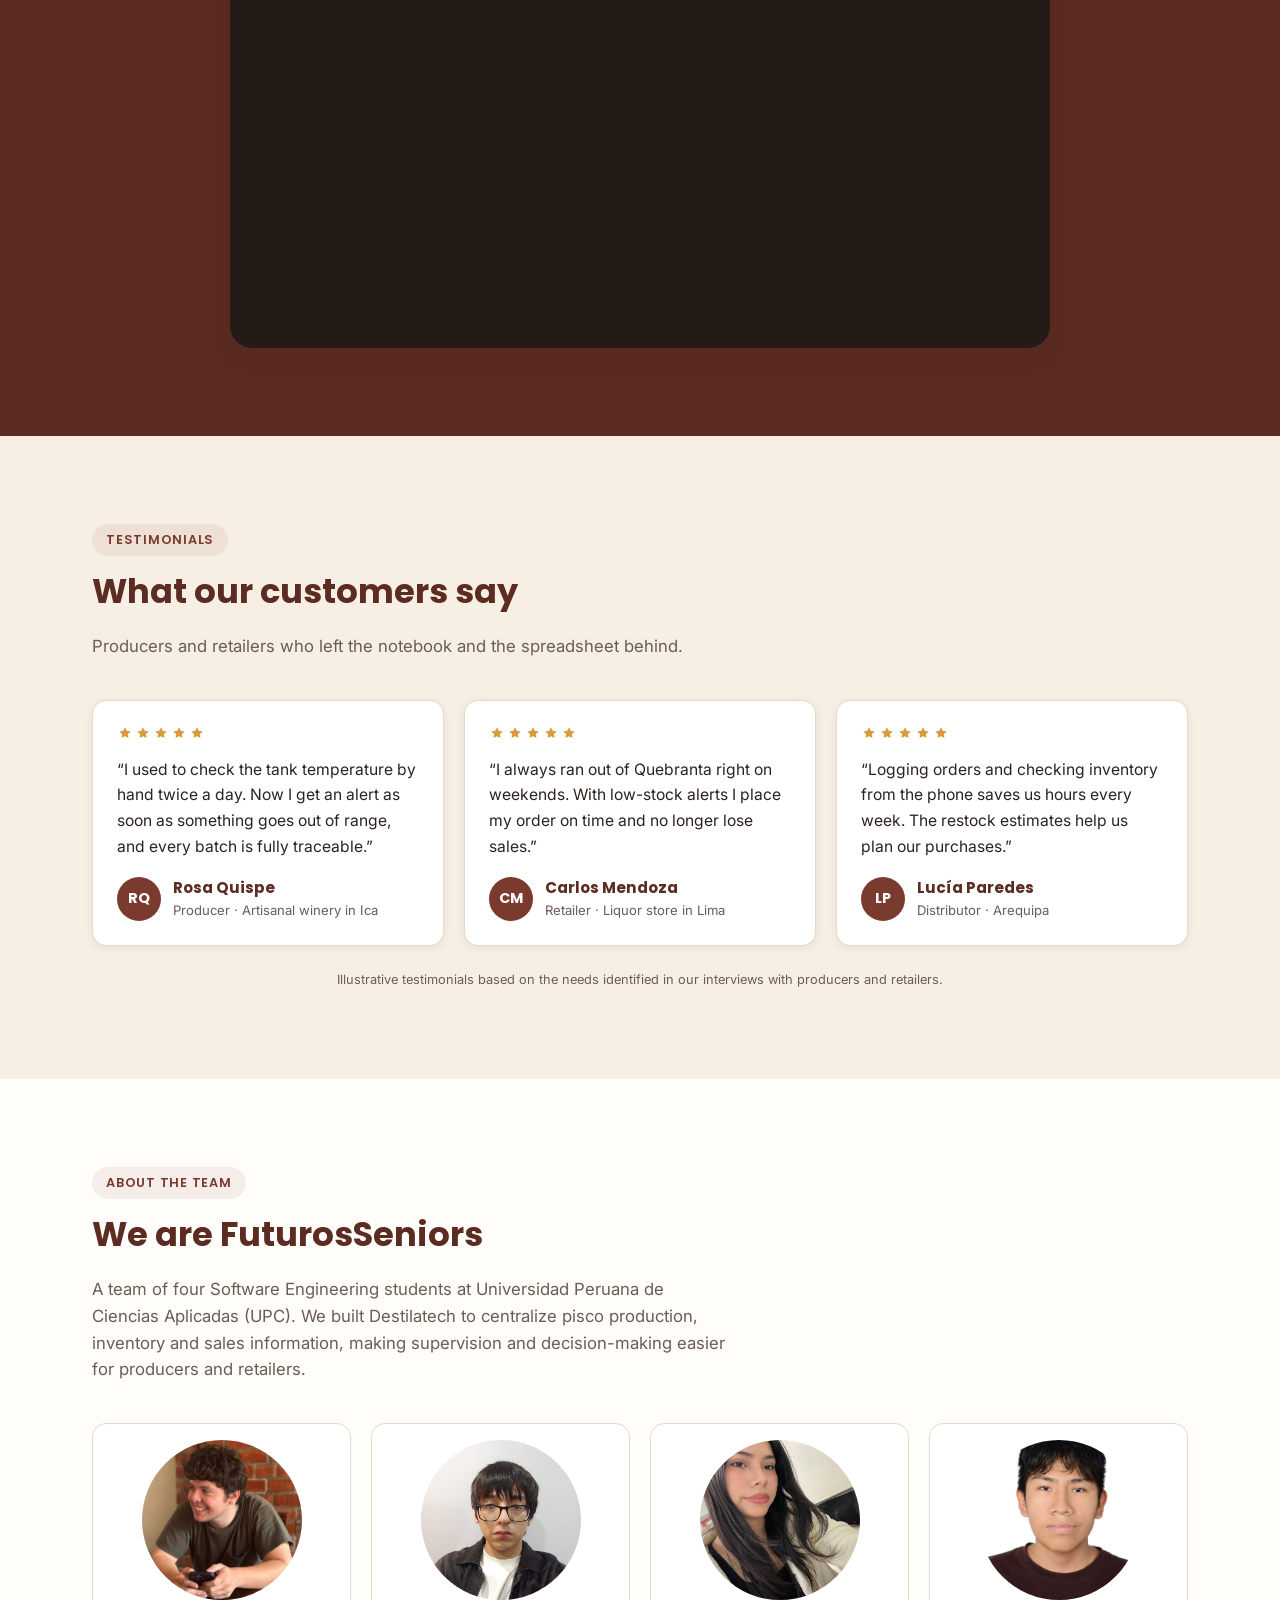
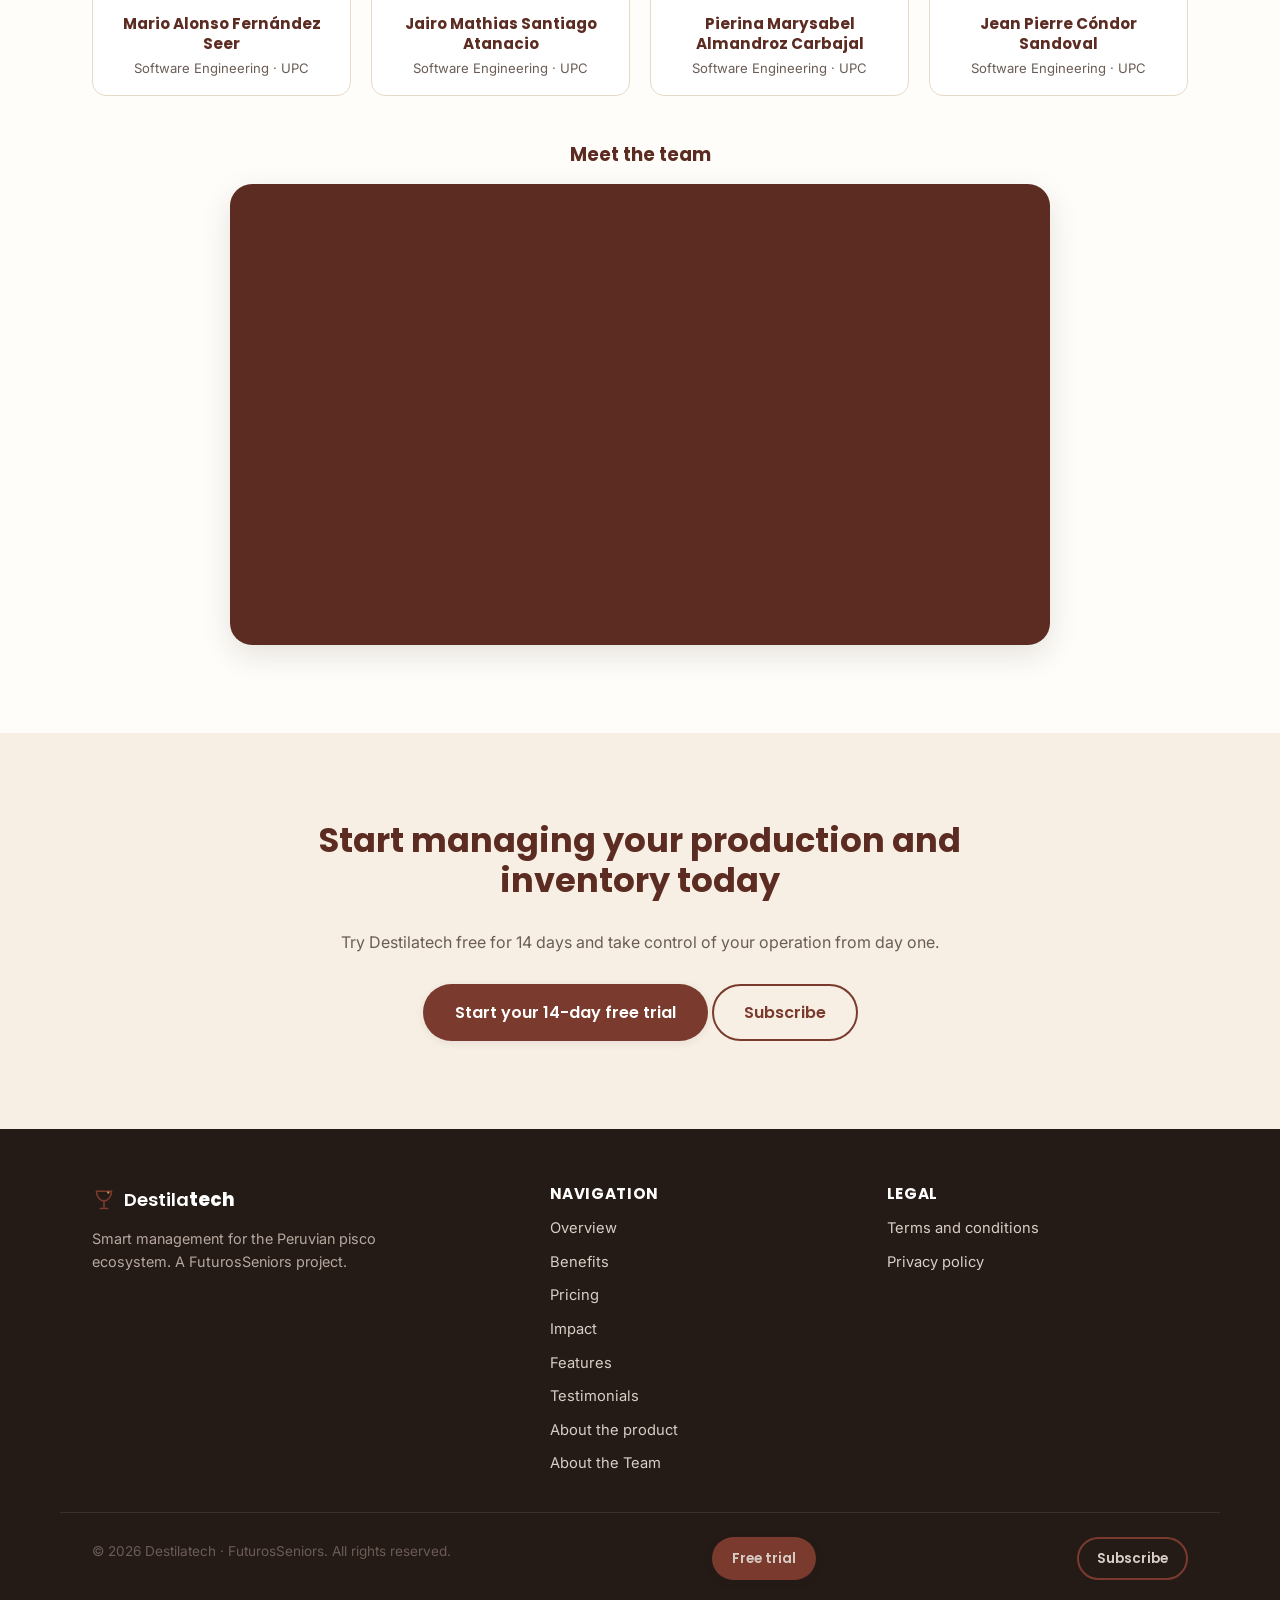
==== commit 22f75073: "feat(landing): add free trial buttons per segment and plan next to subscribe" ====
--- a/public/index.html
+++ b/public/index.html
@@ -23,7 +23,8 @@
         <h1 data-i18n="hero.title">Monitor, control, and anticipate your pisco production and inventory from one place</h1>
         <p class="hero__lead" data-i18n="hero.lead">Destilatech centralizes production monitoring, batch traceability, inventory management, and commercial operations across the Peruvian pisco ecosystem, with predictive analytics that help you decide when to restock before running out.</p>
         <div class="hero__actions">
-          <a href="https://destilatech-webapp.web.app" class="btn btn--primary btn--lg" data-cta="hero" data-i18n="cta.subscribe">Subscribe</a>
+          <a href="https://destilatech-webapp.web.app/register" class="btn btn--primary btn--lg" data-cta="hero" data-i18n="cta.freeTrial">Start your 14-day free trial</a>
+          <a href="https://destilatech-webapp.web.app/billing/plans" class="btn btn--outline btn--lg" data-cta="hero-subscribe" data-i18n="cta.subscribe">Subscribe</a>
           <a href="#features" class="btn btn--ghost btn--lg" data-i18n="hero.ctaSecondary">See features</a>
         </div>
         <p class="hero__note" data-i18n="hero.note">Choose your plan and get started today. Cancel anytime.</p>
@@ -56,6 +57,7 @@
           <li data-i18n="segProducer.li2">End-to-end batch traceability</li>
           <li data-i18n="segProducer.li3">Supplies and stock inventory control</li>
         </ul>
+        <a href="https://destilatech-webapp.web.app/register?type=producer" class="btn btn--primary segment-card__cta" data-cta="segment-producer" data-i18n="segProducer.cta">Free trial for your winery</a>
       </div>
       <div class="segment-card segment-card--alt">
         <div class="segment-card__media">
@@ -69,6 +71,7 @@
           <li data-i18n="segRetailer.li2">Automatic restock alerts</li>
           <li data-i18n="segRetailer.li3">Supplier order management</li>
         </ul>
+        <a href="https://destilatech-webapp.web.app/register?type=retailer" class="btn btn--primary segment-card__cta" data-cta="segment-retailer" data-i18n="segRetailer.cta">Free trial for your store</a>
       </div>
     </div>
   </section>
@@ -123,6 +126,7 @@
         <span class="eyebrow" data-i18n="pricing.eyebrow">Subscription plans</span>
         <h2 data-i18n="pricing.title">Choose the right plan for your operation</h2>
         <p class="section__lead" data-i18n="pricing.lead">Monthly plans, <strong>no long-term contracts</strong>. Cancel anytime.</p>
+        <p class="pricing__trial-note" data-i18n="pricing.trialNote">All plans include a <strong>14-day free trial</strong>. No card required.</p>
       </div>
 
       <div class="pricing__grid">
@@ -135,7 +139,9 @@
             <li data-i18n="pricing.basic.li2">Stock alerts</li>
             <li data-i18n="pricing.basic.li3">1 user</li>
           </ul>
-          <a href="https://destilatech-webapp.web.app/billing/plans?plan=basic" class="btn btn--outline" data-cta="pricing-basico" data-i18n="cta.subscribe">Subscribe</a>
+          <p class="price-card__trial" data-i18n="pricing.trialIncluded">Includes a 14-day free trial</p>
+          <a href="https://destilatech-webapp.web.app/register?plan=basic" class="btn btn--outline" data-cta="pricing-basico" data-i18n="pricing.cta">Start free trial</a>
+          <a href="https://destilatech-webapp.web.app/billing/plans?plan=basic" class="btn btn--ghost price-card__subscribe" data-cta="pricing-basico-subscribe" data-i18n="cta.subscribe">Subscribe</a>
         </article>
 
         <article class="price-card price-card--featured">
@@ -149,7 +155,9 @@
             <li data-i18n="pricing.pro.li3">Predictive estimates</li>
             <li data-i18n="pricing.pro.li4">Up to 5 users</li>
           </ul>
-          <a href="https://destilatech-webapp.web.app/billing/plans?plan=professional" class="btn btn--primary" data-cta="pricing-profesional" data-i18n="cta.subscribe">Subscribe</a>
+          <p class="price-card__trial" data-i18n="pricing.trialIncluded">Includes a 14-day free trial</p>
+          <a href="https://destilatech-webapp.web.app/register?plan=professional" class="btn btn--primary" data-cta="pricing-profesional" data-i18n="pricing.cta">Start free trial</a>
+          <a href="https://destilatech-webapp.web.app/billing/plans?plan=professional" class="btn btn--ghost price-card__subscribe" data-cta="pricing-profesional-subscribe" data-i18n="cta.subscribe">Subscribe</a>
         </article>
 
         <article class="price-card">
@@ -161,7 +169,9 @@
             <li data-i18n="pricing.ent.li2">Unlimited users</li>
             <li data-i18n="pricing.ent.li3">Priority support</li>
           </ul>
-          <a href="https://destilatech-webapp.web.app/billing/plans?plan=enterprise" class="btn btn--outline" data-cta="pricing-empresarial" data-i18n="cta.subscribe">Subscribe</a>
+          <p class="price-card__trial" data-i18n="pricing.trialIncluded">Includes a 14-day free trial</p>
+          <a href="https://destilatech-webapp.web.app/register?plan=enterprise" class="btn btn--outline" data-cta="pricing-empresarial" data-i18n="pricing.cta">Start free trial</a>
+          <a href="https://destilatech-webapp.web.app/billing/plans?plan=enterprise" class="btn btn--ghost price-card__subscribe" data-cta="pricing-empresarial-subscribe" data-i18n="cta.subscribe">Subscribe</a>
         </article>
       </div>
     </div>
@@ -368,7 +378,10 @@
     <div class="container cta-final__inner">
       <h2 data-i18n="ctaFinal.title">Start managing your production and inventory today</h2>
       <p data-i18n="ctaFinal.desc">Subscribe and take control of your operation from day one.</p>
-      <a href="https://destilatech-webapp.web.app" class="btn btn--primary btn--lg" data-cta="cta-final" data-i18n="cta.subscribe">Subscribe</a>
+      <div class="cta-final__actions">
+        <a href="https://destilatech-webapp.web.app/register" class="btn btn--primary btn--lg" data-cta="cta-final" data-i18n="cta.freeTrial">Start your 14-day free trial</a>
+        <a href="https://destilatech-webapp.web.app/billing/plans" class="btn btn--outline btn--lg" data-cta="cta-final-subscribe" data-i18n="cta.subscribe">Subscribe</a>
+      </div>
     </div>
   </section>
 
